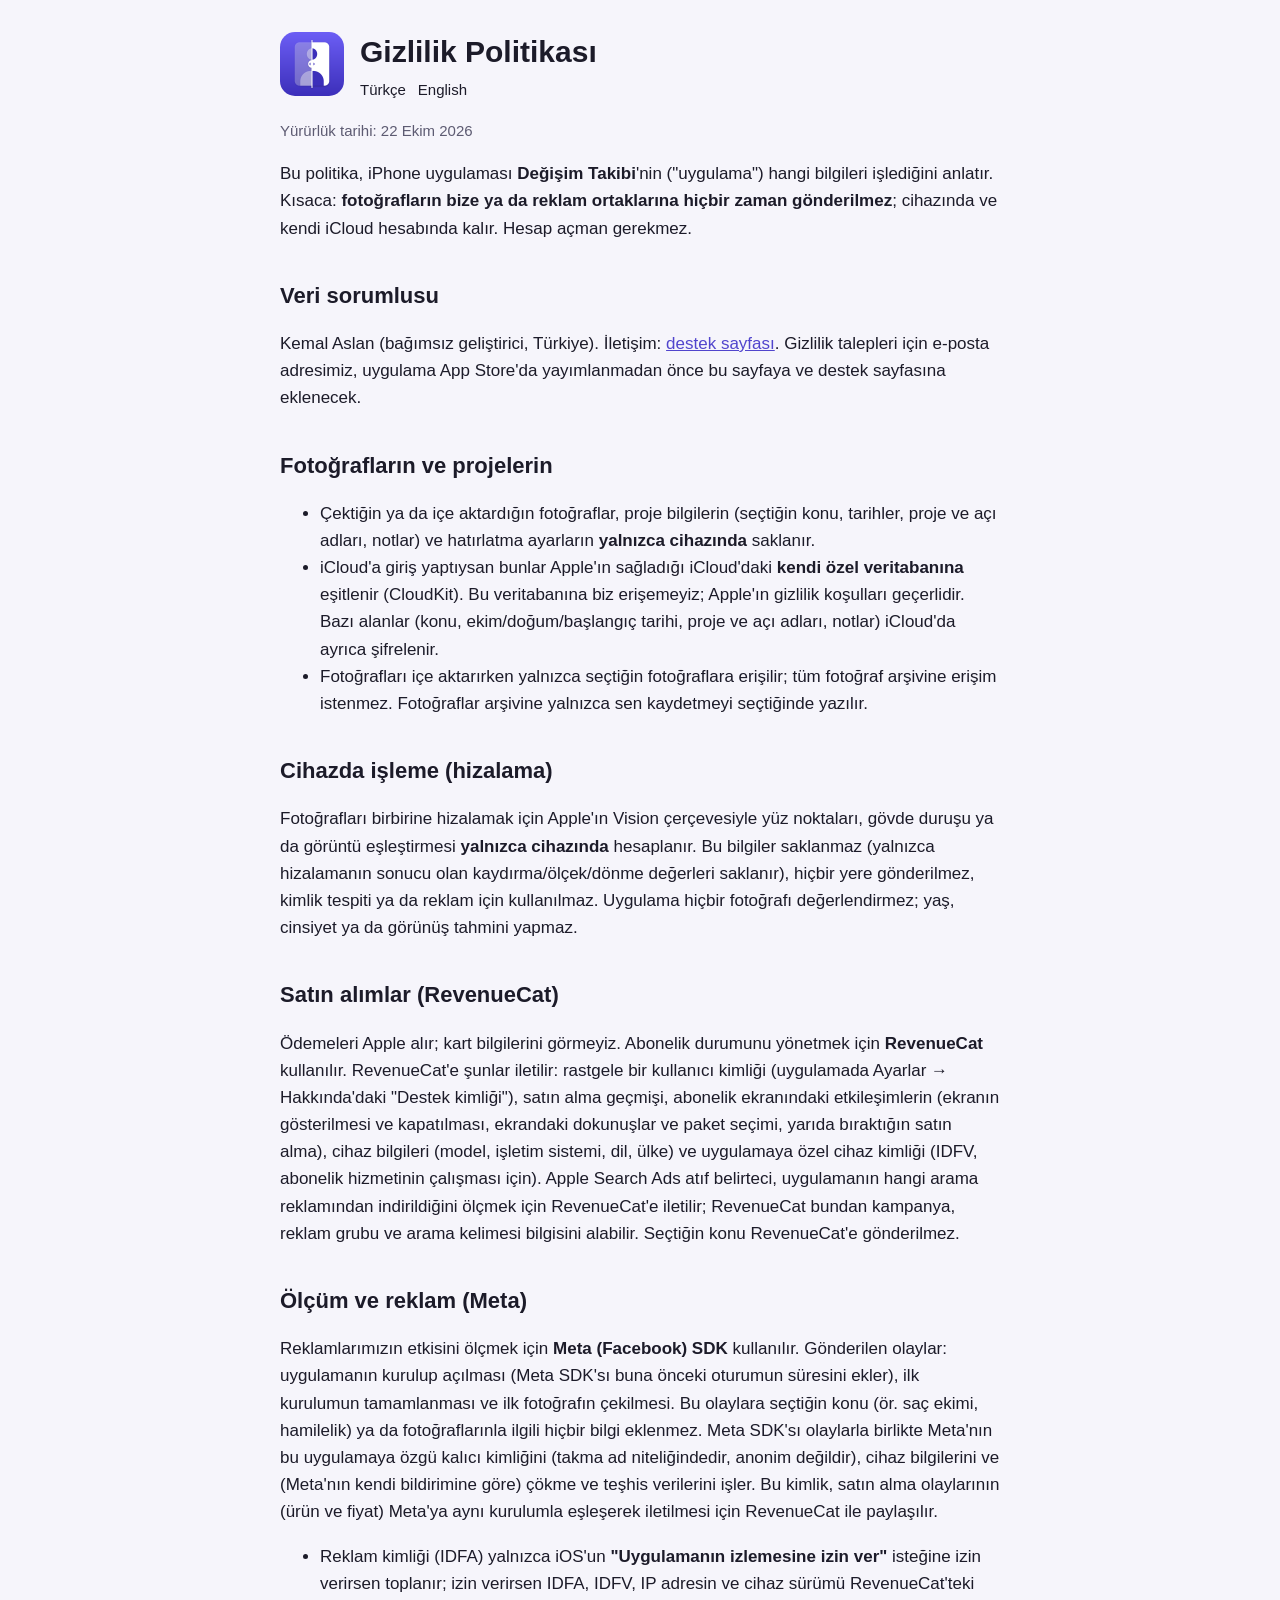
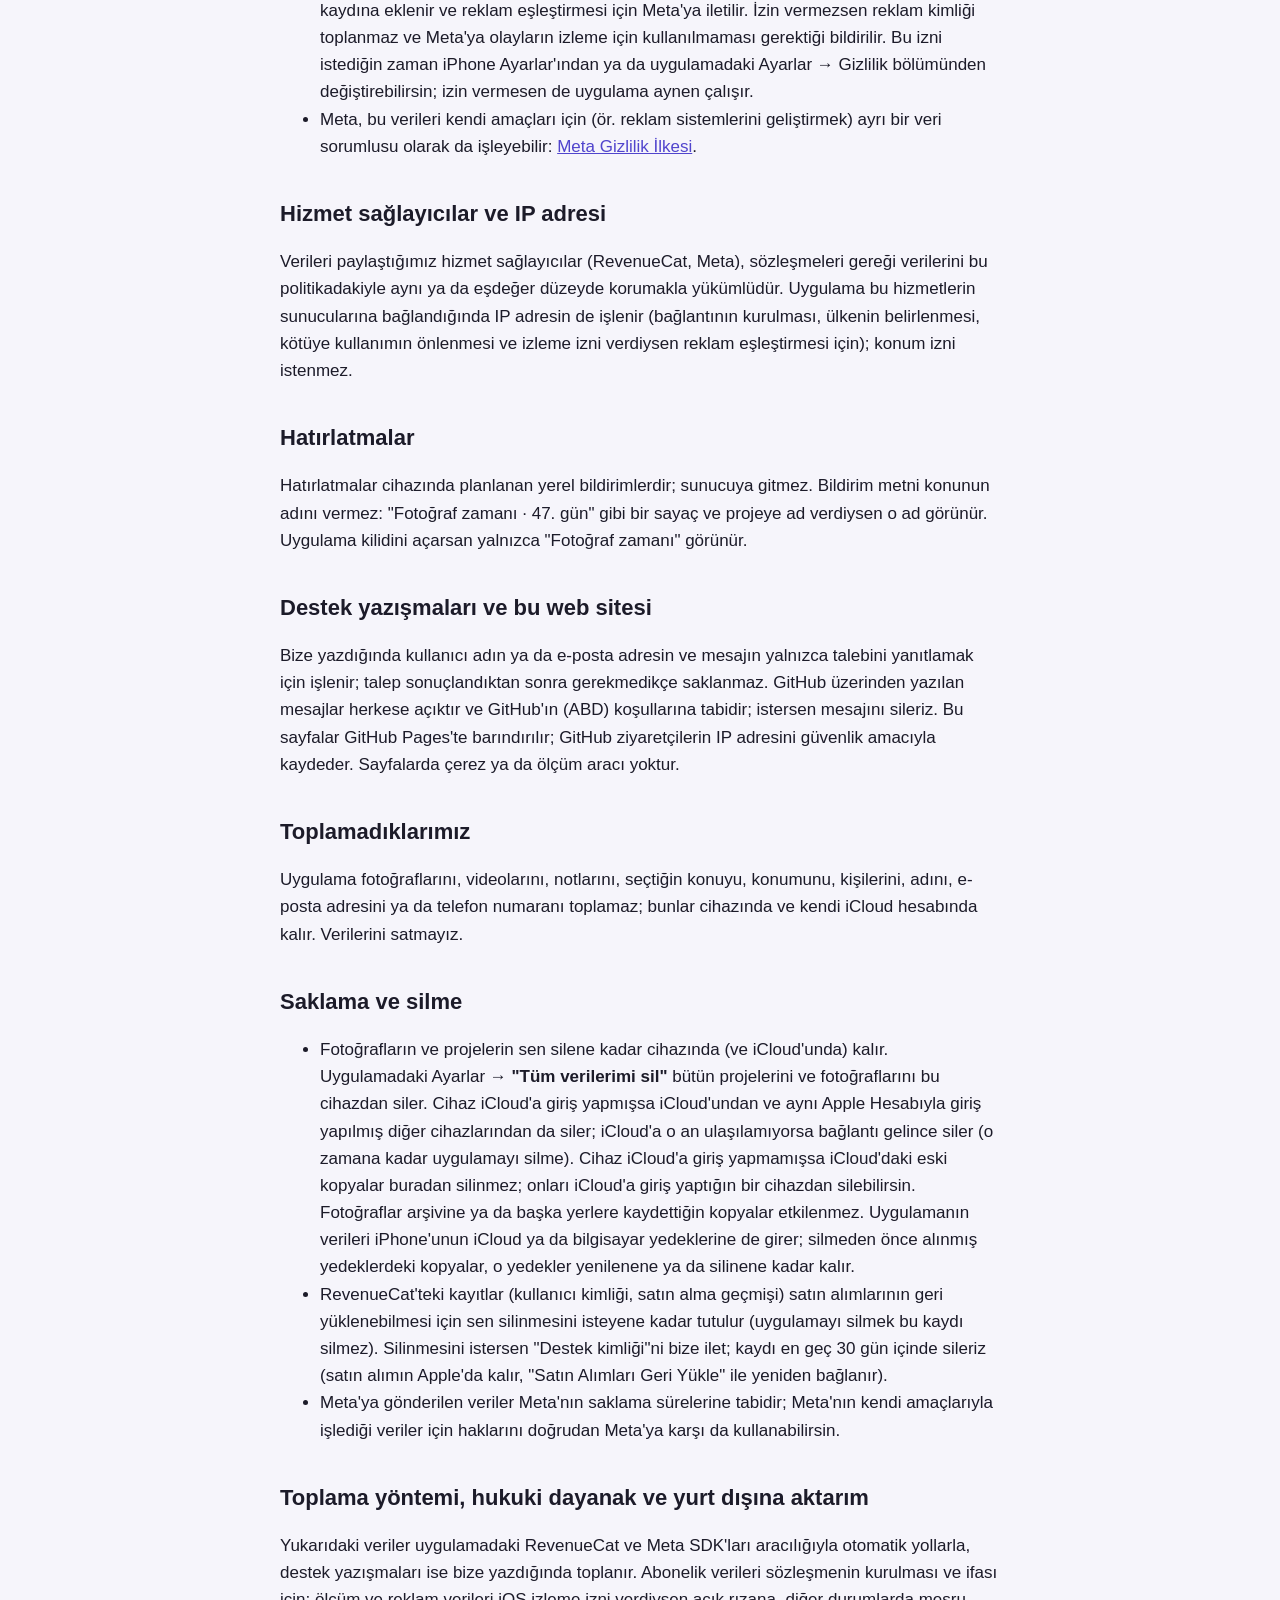
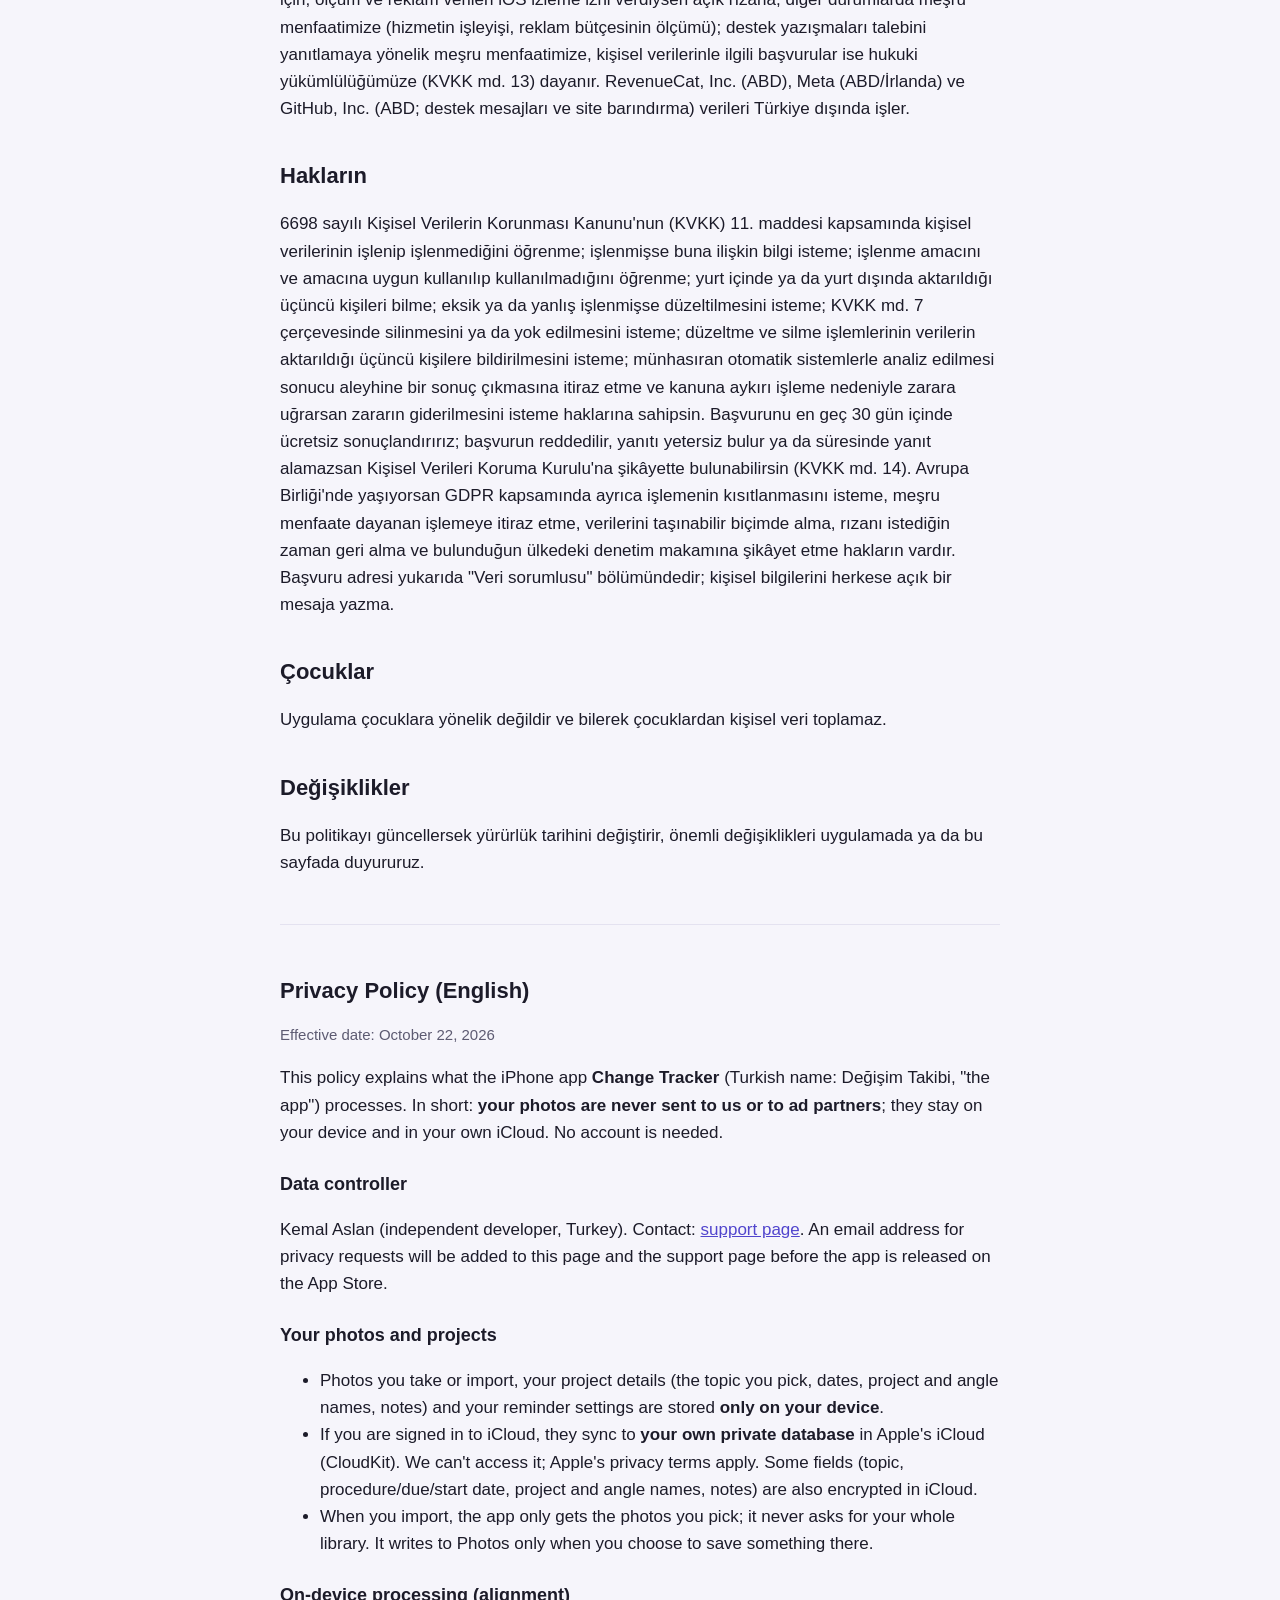
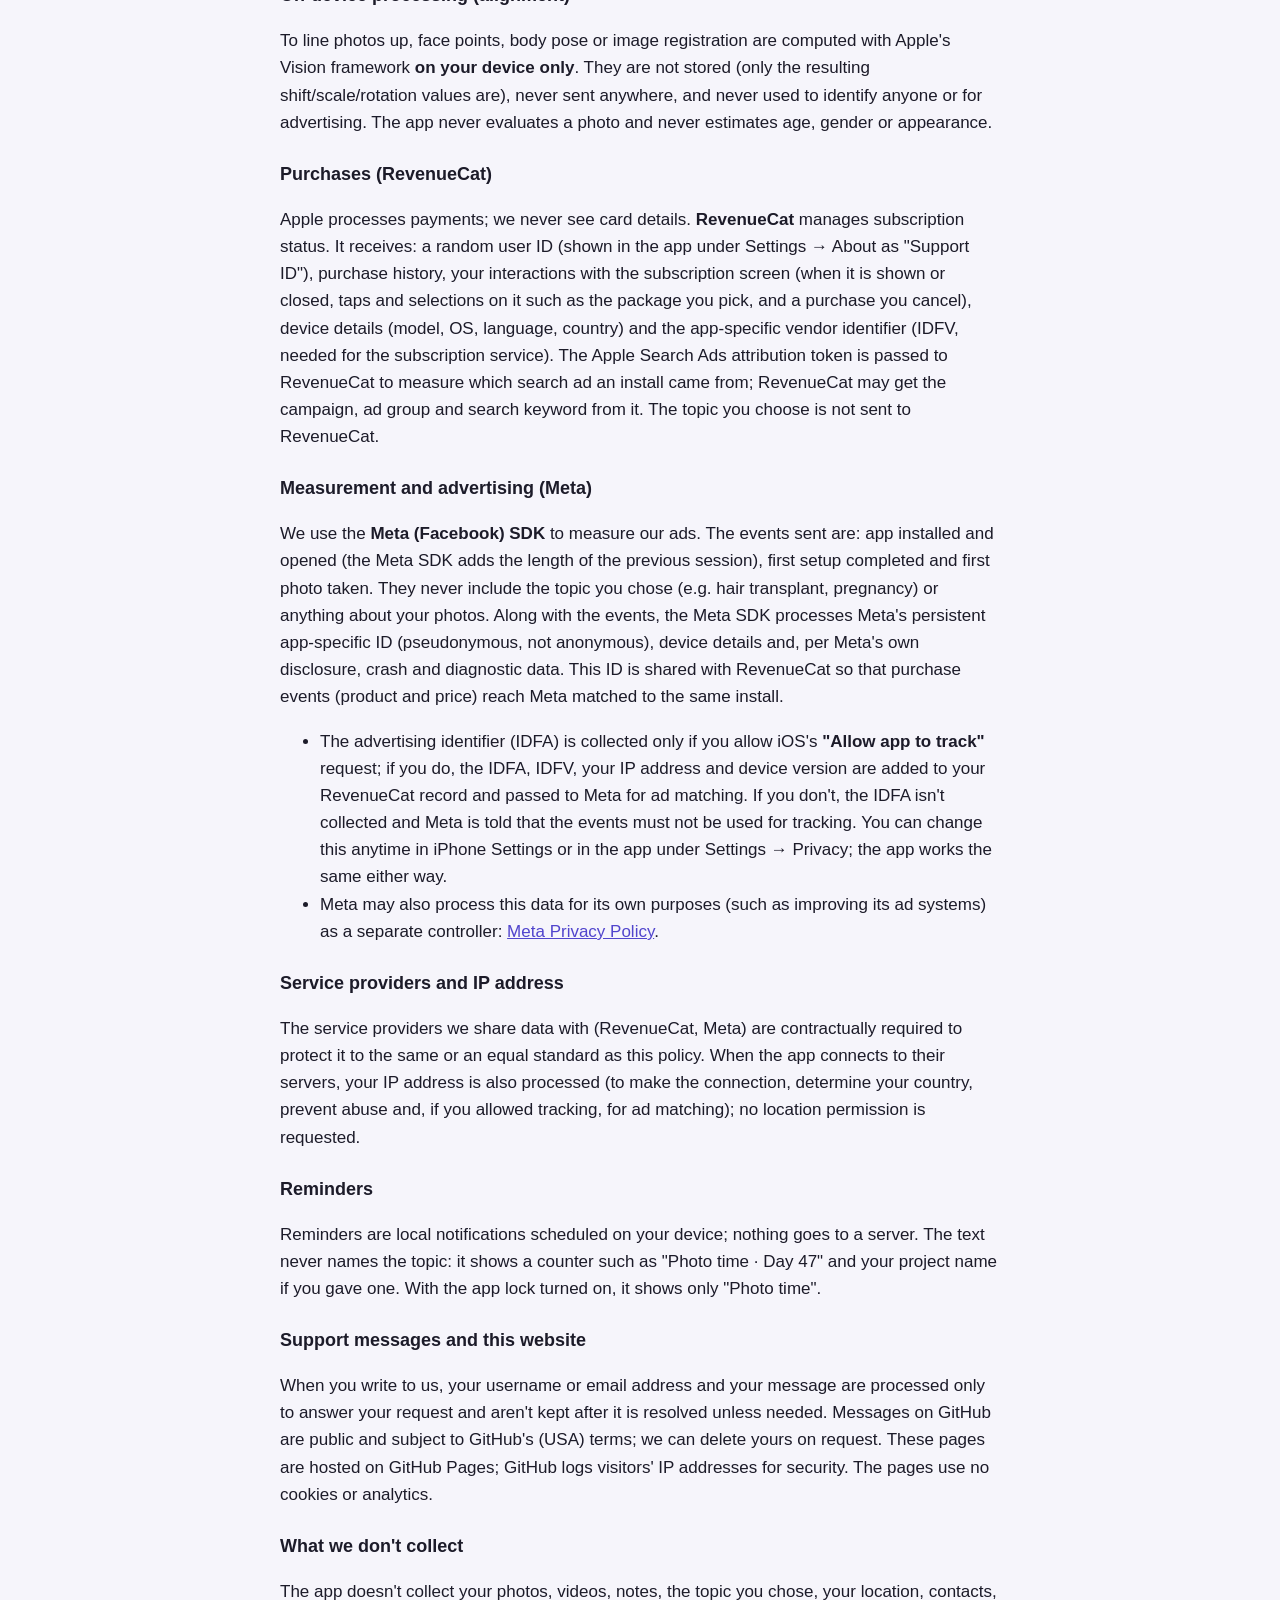
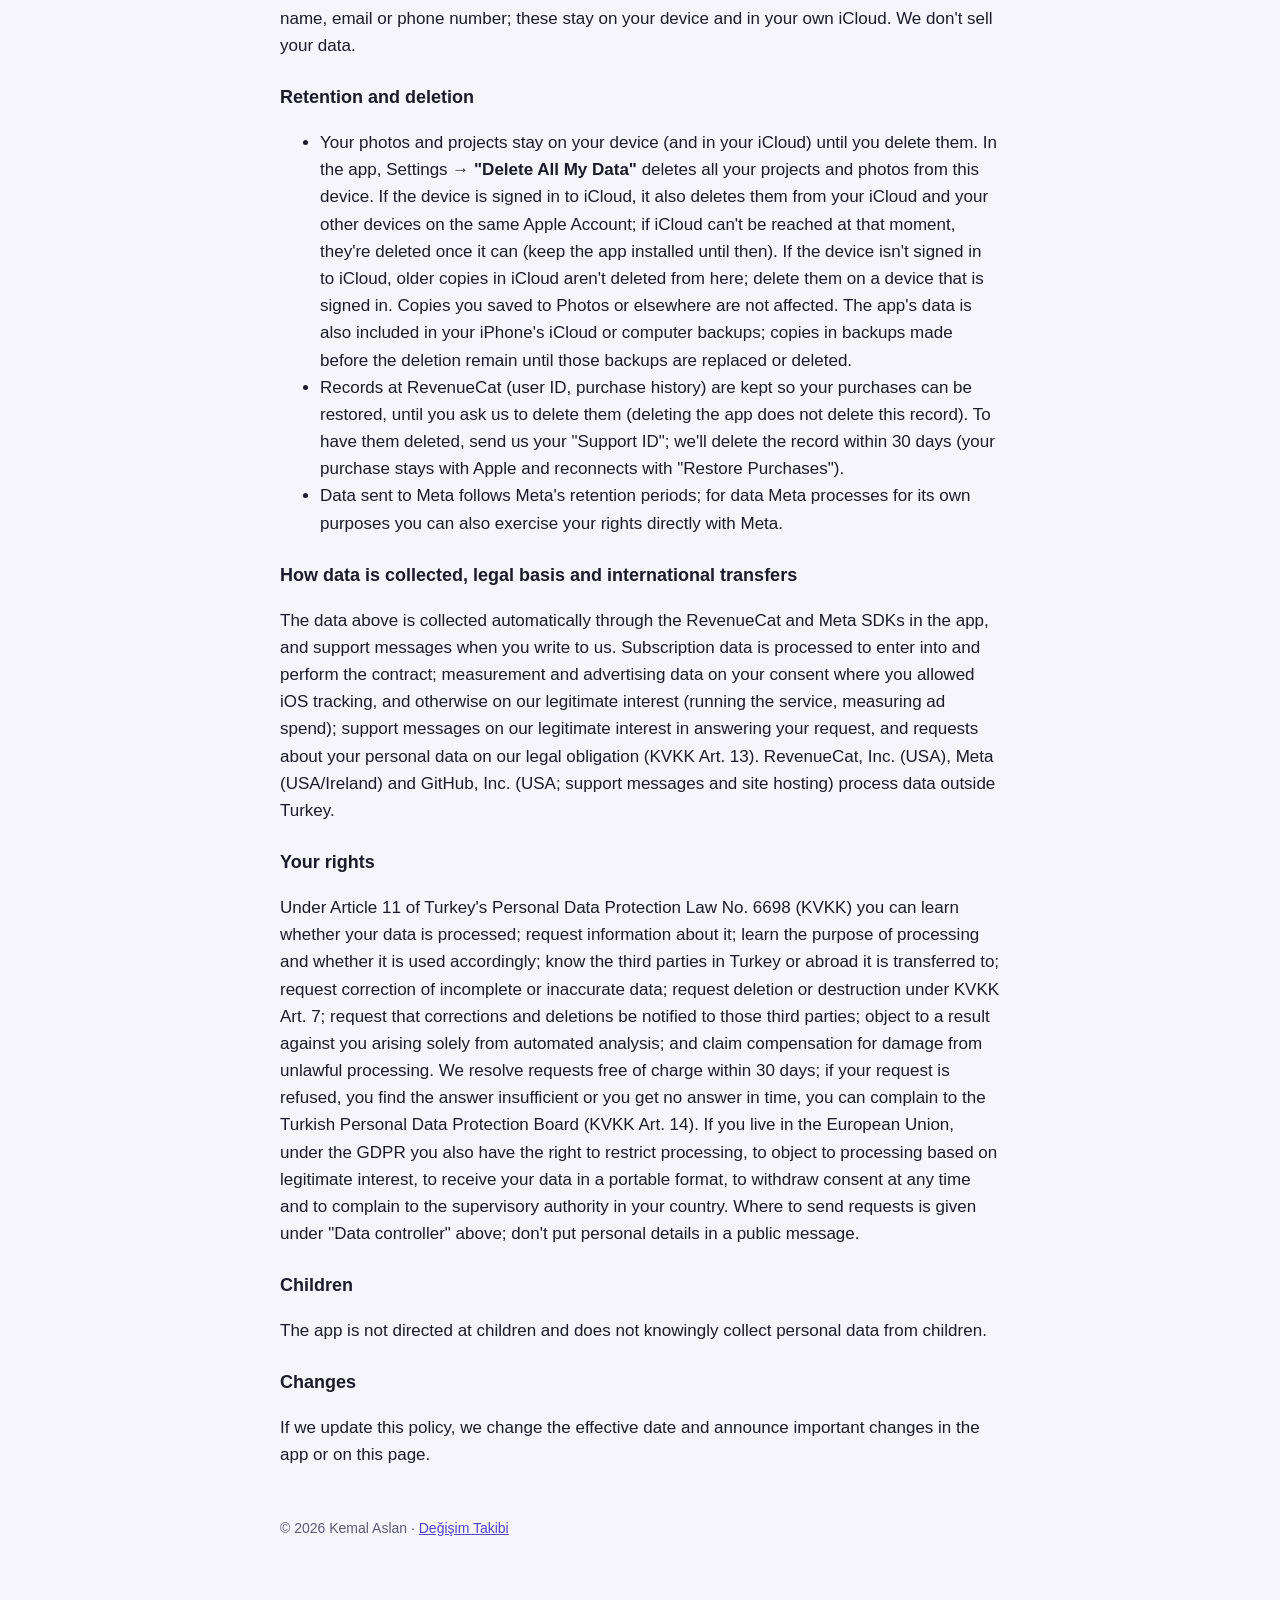
==== privacy/index.html @ 99d0ee76 "Siteyi güncelle" ====
<!doctype html>
<html lang="tr">
<head>
  <meta charset="utf-8">
  <meta name="viewport" content="width=device-width, initial-scale=1">
  <title>Gizlilik Politikası · Privacy Policy — Değişim Takibi</title>
  <link rel="icon" href="../assets/icon.png">
  <link rel="stylesheet" href="../assets/style.css">
</head>
<body>
<main>
  <header>
    <a href="../"><img src="../assets/icon.png" alt="Değişim Takibi · Change Tracker"></a>
    <div>
      <h1>Gizlilik Politikası</h1>
      <div class="lang"><a href="#tr">Türkçe</a><a href="#en">English</a></div>
    </div>
  </header>
  <p class="muted">Yürürlük tarihi: 22 Ekim 2026</p>

  <section id="tr">
    <p>Bu politika, iPhone uygulaması <strong>Değişim Takibi</strong>'nin ("uygulama") hangi bilgileri işlediğini
      anlatır. Kısaca: <strong>fotoğrafların bize ya da reklam ortaklarına hiçbir zaman gönderilmez</strong>; cihazında ve
      kendi iCloud hesabında kalır. Hesap açman gerekmez.</p>

    <h2>Veri sorumlusu</h2>
    <p>Kemal Aslan (bağımsız geliştirici, Türkiye). İletişim: <a href="../support/#contact">destek sayfası</a>. Gizlilik
      talepleri için e-posta adresimiz, uygulama App Store'da yayımlanmadan önce bu sayfaya ve destek sayfasına
      eklenecek.</p>

    <h2>Fotoğrafların ve projelerin</h2>
    <ul>
      <li>Çektiğin ya da içe aktardığın fotoğraflar, proje bilgilerin (seçtiğin konu, tarihler, proje ve açı adları,
        notlar) ve hatırlatma ayarların <strong>yalnızca cihazında</strong> saklanır.</li>
      <li>iCloud'a giriş yaptıysan bunlar Apple'ın sağladığı iCloud'daki <strong>kendi özel veritabanına</strong>
        eşitlenir (CloudKit). Bu veritabanına biz erişemeyiz; Apple'ın gizlilik koşulları geçerlidir. Bazı alanlar (konu,
        ekim/doğum/başlangıç tarihi, proje ve açı adları, notlar) iCloud'da ayrıca şifrelenir.</li>
      <li>Fotoğrafları içe aktarırken yalnızca seçtiğin fotoğraflara erişilir; tüm fotoğraf arşivine erişim istenmez.
        Fotoğraflar arşivine yalnızca sen kaydetmeyi seçtiğinde yazılır.</li>
    </ul>

    <h2>Cihazda işleme (hizalama)</h2>
    <p>Fotoğrafları birbirine hizalamak için Apple'ın Vision çerçevesiyle yüz noktaları, gövde duruşu ya da görüntü
      eşleştirmesi <strong>yalnızca cihazında</strong> hesaplanır. Bu bilgiler saklanmaz (yalnızca hizalamanın sonucu olan
      kaydırma/ölçek/dönme değerleri saklanır), hiçbir yere gönderilmez, kimlik tespiti ya da reklam için kullanılmaz.
      Uygulama hiçbir fotoğrafı değerlendirmez; yaş, cinsiyet ya da görünüş tahmini yapmaz.</p>

    <h2>Satın alımlar (RevenueCat)</h2>
    <p>Ödemeleri Apple alır; kart bilgilerini görmeyiz. Abonelik durumunu yönetmek için <strong>RevenueCat</strong>
      kullanılır. RevenueCat'e şunlar iletilir: rastgele bir kullanıcı kimliği (uygulamada Ayarlar → Hakkında'daki
      "Destek kimliği"), satın alma geçmişi, abonelik ekranındaki etkileşimlerin (ekranın gösterilmesi ve
      kapatılması, ekrandaki dokunuşlar ve paket seçimi, yarıda bıraktığın satın alma), cihaz bilgileri (model, işletim
      sistemi, dil, ülke) ve uygulamaya özel cihaz kimliği (IDFV, abonelik hizmetinin çalışması için). Apple Search Ads
      atıf belirteci, uygulamanın hangi arama reklamından indirildiğini ölçmek için RevenueCat'e iletilir; RevenueCat
      bundan kampanya, reklam grubu ve arama kelimesi bilgisini alabilir. Seçtiğin konu
      RevenueCat'e gönderilmez.</p>

    <h2>Ölçüm ve reklam (Meta)</h2>
    <p>Reklamlarımızın etkisini ölçmek için <strong>Meta (Facebook) SDK</strong> kullanılır. Gönderilen olaylar: uygulamanın
      kurulup açılması (Meta SDK'sı buna önceki oturumun süresini ekler), ilk kurulumun tamamlanması ve ilk fotoğrafın
      çekilmesi. Bu olaylara seçtiğin konu (ör. saç ekimi, hamilelik) ya da fotoğraflarınla ilgili hiçbir bilgi eklenmez.
      Meta SDK'sı olaylarla birlikte Meta'nın bu uygulamaya özgü kalıcı kimliğini (takma ad niteliğindedir, anonim
      değildir), cihaz bilgilerini ve (Meta'nın kendi bildirimine göre) çökme ve teşhis verilerini işler. Bu kimlik,
      satın alma olaylarının (ürün ve fiyat) Meta'ya aynı kurulumla eşleşerek iletilmesi için RevenueCat ile
      paylaşılır.</p>
    <ul>
      <li>Reklam kimliği (IDFA) yalnızca iOS'un <strong>"Uygulamanın izlemesine izin ver"</strong> isteğine izin verirsen
        toplanır; izin verirsen IDFA, IDFV, IP adresin ve cihaz sürümü RevenueCat'teki kaydına eklenir ve reklam eşleştirmesi
        için Meta'ya iletilir. İzin vermezsen reklam kimliği
        toplanmaz ve Meta'ya olayların izleme için kullanılmaması gerektiği bildirilir. Bu izni istediğin zaman iPhone
        Ayarlar'ından ya da uygulamadaki Ayarlar → Gizlilik bölümünden değiştirebilirsin; izin vermesen de uygulama aynen
        çalışır.</li>
      <li>Meta, bu verileri kendi amaçları için (ör. reklam sistemlerini geliştirmek) ayrı bir veri sorumlusu olarak da
        işleyebilir: <a href="https://www.facebook.com/privacy/policy/">Meta Gizlilik İlkesi</a>.</li>
    </ul>

    <h2>Hizmet sağlayıcılar ve IP adresi</h2>
    <p>Verileri paylaştığımız hizmet sağlayıcılar (RevenueCat, Meta), sözleşmeleri gereği verilerini bu politikadakiyle
      aynı ya da eşdeğer düzeyde korumakla yükümlüdür. Uygulama bu hizmetlerin sunucularına bağlandığında IP adresin de
      işlenir (bağlantının kurulması, ülkenin belirlenmesi, kötüye kullanımın önlenmesi ve izleme izni verdiysen reklam
      eşleştirmesi için); konum izni istenmez.</p>

    <h2>Hatırlatmalar</h2>
    <p>Hatırlatmalar cihazında planlanan yerel bildirimlerdir; sunucuya gitmez. Bildirim metni konunun adını vermez:
      "Fotoğraf zamanı · 47. gün" gibi bir sayaç ve projeye ad verdiysen o ad görünür. Uygulama kilidini açarsan yalnızca
      "Fotoğraf zamanı" görünür.</p>

    <h2>Destek yazışmaları ve bu web sitesi</h2>
    <p>Bize yazdığında kullanıcı adın ya da e-posta adresin ve mesajın yalnızca talebini yanıtlamak için işlenir; talep
      sonuçlandıktan sonra gerekmedikçe saklanmaz. GitHub üzerinden yazılan mesajlar herkese açıktır ve GitHub'ın (ABD)
      koşullarına tabidir; istersen mesajını sileriz. Bu sayfalar GitHub Pages'te barındırılır; GitHub ziyaretçilerin IP
      adresini güvenlik amacıyla kaydeder. Sayfalarda çerez ya da ölçüm aracı yoktur.</p>

    <h2>Toplamadıklarımız</h2>
    <p>Uygulama fotoğraflarını, videolarını, notlarını, seçtiğin konuyu, konumunu, kişilerini, adını, e-posta adresini ya
      da telefon numaranı toplamaz; bunlar cihazında ve kendi iCloud hesabında kalır. Verilerini satmayız.</p>

    <h2>Saklama ve silme</h2>
    <ul>
      <li>Fotoğrafların ve projelerin sen silene kadar cihazında (ve iCloud'unda) kalır. Uygulamadaki Ayarlar →
        <strong>"Tüm verilerimi sil"</strong> bütün projelerini ve fotoğraflarını bu cihazdan siler. Cihaz iCloud'a giriş
        yapmışsa iCloud'undan ve aynı Apple Hesabıyla giriş yapılmış diğer cihazlarından da siler; iCloud'a o an
        ulaşılamıyorsa bağlantı gelince siler (o zamana kadar uygulamayı silme). Cihaz iCloud'a giriş yapmamışsa
        iCloud'daki eski kopyalar buradan silinmez; onları iCloud'a giriş yaptığın bir cihazdan silebilirsin. Fotoğraflar
        arşivine ya da başka yerlere kaydettiğin kopyalar etkilenmez. Uygulamanın verileri iPhone'unun iCloud ya da
        bilgisayar yedeklerine de girer; silmeden önce alınmış yedeklerdeki kopyalar, o yedekler yenilenene ya da silinene
        kadar kalır.</li>
      <li>RevenueCat'teki kayıtlar (kullanıcı kimliği, satın alma geçmişi) satın alımlarının geri yüklenebilmesi için
        sen silinmesini isteyene kadar tutulur (uygulamayı silmek bu kaydı silmez). Silinmesini istersen "Destek kimliği"ni bize ilet; kaydı en geç 30 gün
        içinde sileriz (satın alımın Apple'da kalır, "Satın Alımları Geri Yükle" ile yeniden bağlanır).</li>
      <li>Meta'ya gönderilen veriler Meta'nın saklama sürelerine tabidir; Meta'nın kendi amaçlarıyla işlediği veriler için
        haklarını doğrudan Meta'ya karşı da kullanabilirsin.</li>
    </ul>

    <h2>Toplama yöntemi, hukuki dayanak ve yurt dışına aktarım</h2>
    <p>Yukarıdaki veriler uygulamadaki RevenueCat ve Meta SDK'ları aracılığıyla otomatik yollarla, destek yazışmaları ise
      bize yazdığında toplanır. Abonelik verileri sözleşmenin kurulması ve ifası için; ölçüm ve reklam verileri iOS izleme
      izni verdiysen açık rızana, diğer durumlarda meşru menfaatimize (hizmetin işleyişi, reklam bütçesinin ölçümü);
      destek yazışmaları talebini yanıtlamaya yönelik meşru menfaatimize, kişisel verilerinle ilgili
      başvurular ise hukuki yükümlülüğümüze (KVKK md. 13) dayanır. RevenueCat, Inc. (ABD), Meta (ABD/İrlanda) ve
      GitHub, Inc. (ABD; destek mesajları ve site barındırma) verileri Türkiye dışında işler.</p>

    <h2>Hakların</h2>
    <p>6698 sayılı Kişisel Verilerin Korunması Kanunu'nun (KVKK) 11. maddesi kapsamında kişisel verilerinin işlenip
      işlenmediğini öğrenme; işlenmişse buna ilişkin bilgi isteme; işlenme amacını ve amacına uygun kullanılıp
      kullanılmadığını öğrenme; yurt içinde ya da yurt dışında aktarıldığı üçüncü kişileri bilme; eksik ya da yanlış
      işlenmişse düzeltilmesini isteme; KVKK md. 7 çerçevesinde silinmesini ya da yok edilmesini isteme; düzeltme ve silme
      işlemlerinin verilerin aktarıldığı üçüncü kişilere bildirilmesini isteme; münhasıran otomatik sistemlerle analiz
      edilmesi sonucu aleyhine bir sonuç çıkmasına itiraz etme ve kanuna aykırı işleme nedeniyle zarara uğrarsan zararın
      giderilmesini isteme haklarına sahipsin. Başvurunu en geç 30 gün içinde ücretsiz sonuçlandırırız; başvurun reddedilir,
      yanıtı yetersiz bulur ya da süresinde yanıt alamazsan Kişisel Verileri Koruma Kurulu'na şikâyette bulunabilirsin
      (KVKK md. 14). Avrupa Birliği'nde yaşıyorsan GDPR kapsamında ayrıca işlemenin kısıtlanmasını isteme, meşru menfaate
      dayanan işlemeye itiraz etme, verilerini taşınabilir biçimde alma, rızanı istediğin zaman geri alma ve bulunduğun ülkedeki denetim makamına şikâyet etme
      hakların vardır. Başvuru adresi yukarıda "Veri sorumlusu" bölümündedir; kişisel bilgilerini herkese açık bir mesaja
      yazma.</p>

    <h2>Çocuklar</h2>
    <p>Uygulama çocuklara yönelik değildir ve bilerek çocuklardan kişisel veri toplamaz.</p>

    <h2>Değişiklikler</h2>
    <p>Bu politikayı güncellersek yürürlük tarihini değiştirir, önemli değişiklikleri uygulamada ya da bu sayfada
      duyururuz.</p>
  </section>

  <hr>

  <section id="en" lang="en">
    <h2>Privacy Policy (English)</h2>
    <p class="muted">Effective date: October 22, 2026</p>
    <p>This policy explains what the iPhone app <strong>Change Tracker</strong> (Turkish name: Değişim Takibi, "the app")
      processes. In short: <strong>your photos are never sent to us or to ad partners</strong>; they stay on your device and
      in your own iCloud. No account is needed.</p>

    <h3>Data controller</h3>
    <p>Kemal Aslan (independent developer, Turkey). Contact: <a href="../support/#contact-en">support page</a>. An email
      address for privacy requests will be added to this page and the support page before the app is released on the App
      Store.</p>

    <h3>Your photos and projects</h3>
    <ul>
      <li>Photos you take or import, your project details (the topic you pick, dates, project and angle names, notes) and
        your reminder settings are stored <strong>only on your device</strong>.</li>
      <li>If you are signed in to iCloud, they sync to <strong>your own private database</strong> in Apple's iCloud
        (CloudKit). We can't access it; Apple's privacy terms apply. Some fields (topic, procedure/due/start date, project
        and angle names, notes) are also encrypted in iCloud.</li>
      <li>When you import, the app only gets the photos you pick; it never asks for your whole library. It writes to Photos
        only when you choose to save something there.</li>
    </ul>

    <h3>On-device processing (alignment)</h3>
    <p>To line photos up, face points, body pose or image registration are computed with Apple's Vision framework
      <strong>on your device only</strong>. They are not stored (only the resulting shift/scale/rotation values are), never
      sent anywhere, and never used to identify anyone or for advertising. The app never evaluates a photo and never
      estimates age, gender or appearance.</p>

    <h3>Purchases (RevenueCat)</h3>
    <p>Apple processes payments; we never see card details. <strong>RevenueCat</strong> manages subscription status. It
      receives: a random user ID (shown in the app under Settings → About as "Support ID"), purchase history, your interactions with the subscription screen (when it is shown or
      closed, taps and selections on it such as the package you pick, and a purchase you cancel), device details (model, OS, language, country) and the app-specific vendor
      identifier (IDFV, needed for the subscription service). The Apple Search Ads attribution token is passed to
      RevenueCat to measure which search ad an install came from; RevenueCat may get the campaign, ad group and search
      keyword from it. The topic you choose is not sent to RevenueCat.</p>

    <h3>Measurement and advertising (Meta)</h3>
    <p>We use the <strong>Meta (Facebook) SDK</strong> to measure our ads. The events sent are: app installed and opened
      (the Meta SDK adds the length of the previous session), first setup completed and first photo taken. They never
      include the topic you chose (e.g. hair transplant, pregnancy) or anything about your photos. Along with the events,
      the Meta SDK processes Meta's persistent app-specific ID (pseudonymous, not anonymous), device details and, per Meta's
      own disclosure, crash and diagnostic data. This ID is shared with RevenueCat so that purchase events (product and
      price) reach Meta matched to the same install.</p>
    <ul>
      <li>The advertising identifier (IDFA) is collected only if you allow iOS's <strong>"Allow app to track"</strong>
        request; if you do, the IDFA, IDFV, your IP address and device version are added to your RevenueCat record and passed
        to Meta for ad matching. If you don't, the IDFA isn't
        collected and Meta is told that the events must not be used for tracking. You can change this anytime in iPhone
        Settings or in the app under Settings → Privacy; the app works the same either way.</li>
      <li>Meta may also process this data for its own purposes (such as improving its ad systems) as a separate controller:
        <a href="https://www.facebook.com/privacy/policy/">Meta Privacy Policy</a>.</li>
    </ul>

    <h3>Service providers and IP address</h3>
    <p>The service providers we share data with (RevenueCat, Meta) are contractually required to protect it to the same or
      an equal standard as this policy. When the app connects to their servers, your IP address is also processed (to make
      the connection, determine your country, prevent abuse and, if you allowed tracking, for ad matching); no location
      permission is requested.</p>

    <h3>Reminders</h3>
    <p>Reminders are local notifications scheduled on your device; nothing goes to a server. The text never names the
      topic: it shows a counter such as "Photo time · Day 47" and your project name if you gave one. With the app lock
      turned on, it shows only "Photo time".</p>

    <h3>Support messages and this website</h3>
    <p>When you write to us, your username or email address and your message are processed only to answer your request and
      aren't kept after it is resolved unless needed. Messages on GitHub are public and subject to GitHub's (USA) terms; we
      can delete yours on request. These pages are hosted on GitHub Pages; GitHub logs visitors' IP addresses for security.
      The pages use no cookies or analytics.</p>

    <h3>What we don't collect</h3>
    <p>The app doesn't collect your photos, videos, notes, the topic you chose, your location, contacts, name, email or
      phone number; these stay on your device and in your own iCloud. We don't sell your data.</p>

    <h3>Retention and deletion</h3>
    <ul>
      <li>Your photos and projects stay on your device (and in your iCloud) until you delete them. In the app, Settings →
        <strong>"Delete All My Data"</strong> deletes all your projects and photos from this device. If the device is
        signed in to iCloud, it also deletes them from your iCloud and your other devices on the same Apple Account; if
        iCloud can't be reached at that moment, they're deleted once it can (keep the app installed until then). If the
        device isn't signed in to iCloud, older copies in iCloud aren't deleted from here; delete them on a device that is
        signed in. Copies you saved to Photos or elsewhere are not affected. The app's data is also included in your
        iPhone's iCloud or computer backups; copies in backups made before the deletion remain until those backups are
        replaced or deleted.</li>
      <li>Records at RevenueCat (user ID, purchase history) are kept so your purchases can be restored, until you
        ask us to delete them (deleting the app does not delete this record). To have them deleted, send us your "Support ID"; we'll delete the record within 30 days (your purchase
        stays with Apple and reconnects with "Restore Purchases").</li>
      <li>Data sent to Meta follows Meta's retention periods; for data Meta processes for its own purposes you can also
        exercise your rights directly with Meta.</li>
    </ul>

    <h3>How data is collected, legal basis and international transfers</h3>
    <p>The data above is collected automatically through the RevenueCat and Meta SDKs in the app, and support messages when
      you write to us. Subscription data is processed to enter into and perform the contract; measurement and advertising
      data on your consent where you allowed iOS tracking, and otherwise on our legitimate interest (running the service,
      measuring ad spend); support messages on our legitimate interest in answering your request, and requests about
      your personal data on our legal obligation (KVKK Art. 13). RevenueCat, Inc. (USA), Meta (USA/Ireland) and
      GitHub, Inc. (USA; support messages and site hosting) process data outside Turkey.</p>

    <h3>Your rights</h3>
    <p>Under Article 11 of Turkey's Personal Data Protection Law No. 6698 (KVKK) you can learn whether your data is
      processed; request information about it; learn the purpose of processing and whether it is used accordingly; know the
      third parties in Turkey or abroad it is transferred to; request correction of incomplete or inaccurate data; request
      deletion or destruction under KVKK Art. 7; request that corrections and deletions be notified to those third parties;
      object to a result against you arising solely from automated analysis; and claim compensation for damage from
      unlawful processing. We resolve requests free of charge within 30 days; if your request is refused, you find the
      answer insufficient or you get no answer in time, you can complain to the Turkish Personal Data Protection Board
      (KVKK Art. 14). If you live in the European Union, under the GDPR you also have the right to restrict processing, to
      object to processing based on legitimate interest, to receive your data in a portable format, to withdraw consent at any time and to complain to the supervisory authority
      in your country. Where to send requests is given under "Data controller" above; don't put personal details in a public
      message.</p>

    <h3>Children</h3>
    <p>The app is not directed at children and does not knowingly collect personal data from children.</p>

    <h3>Changes</h3>
    <p>If we update this policy, we change the effective date and announce important changes in the app or on this page.</p>
  </section>

  <footer>© 2026 Kemal Aslan · <a href="../">Değişim Takibi</a></footer>
</main>
</body>
</html>
---- assets/style.css ----
:root {
  --bg: #f6f5fb;
  --card: #ffffff;
  --text: #1c1b29;
  --muted: #5d5b72;
  --accent: #5145cd;
  --line: #e4e2f0;
  color-scheme: light dark;
}
@media (prefers-color-scheme: dark) {
  :root { --bg: #111019; --card: #1b1a27; --text: #ecebf5; --muted: #a6a3bd; --accent: #968cff; --line: #2c2a3d; }
}
* { box-sizing: border-box; }
body {
  margin: 0; background: var(--bg); color: var(--text);
  font: 17px/1.6 -apple-system, BlinkMacSystemFont, "SF Pro Text", "Segoe UI", Roboto, sans-serif;
}
main { max-width: 760px; margin: 0 auto; padding: 32px 20px 64px; }
header { display: flex; align-items: center; gap: 16px; margin-bottom: 8px; }
header img { width: 64px; height: 64px; border-radius: 15px; }
header a { color: inherit; text-decoration: none; }
h1 { font-size: 30px; line-height: 1.2; margin: 0; }
h2 { font-size: 22px; margin: 36px 0 8px; }
h3 { font-size: 18px; margin: 24px 0 4px; }
p, li { color: var(--text); }
.muted { color: var(--muted); font-size: 15px; }
a { color: var(--accent); }
nav { display: flex; flex-wrap: wrap; gap: 8px 18px; margin: 16px 0 28px; font-weight: 600; }
.lang { display: flex; gap: 12px; font-size: 15px; margin: 8px 0 0; }
.card { background: var(--card); border: 1px solid var(--line); border-radius: 18px; padding: 20px 22px; margin: 16px 0; }
.card > :first-child { margin-top: 0; }
.card > :last-child { margin-bottom: 0; }
hr { border: 0; border-top: 1px solid var(--line); margin: 48px 0; }
table { border-collapse: collapse; width: 100%; font-size: 15px; }
th, td { text-align: left; vertical-align: top; padding: 8px 10px; border-bottom: 1px solid var(--line); }
footer { margin-top: 48px; font-size: 14px; color: var(--muted); }
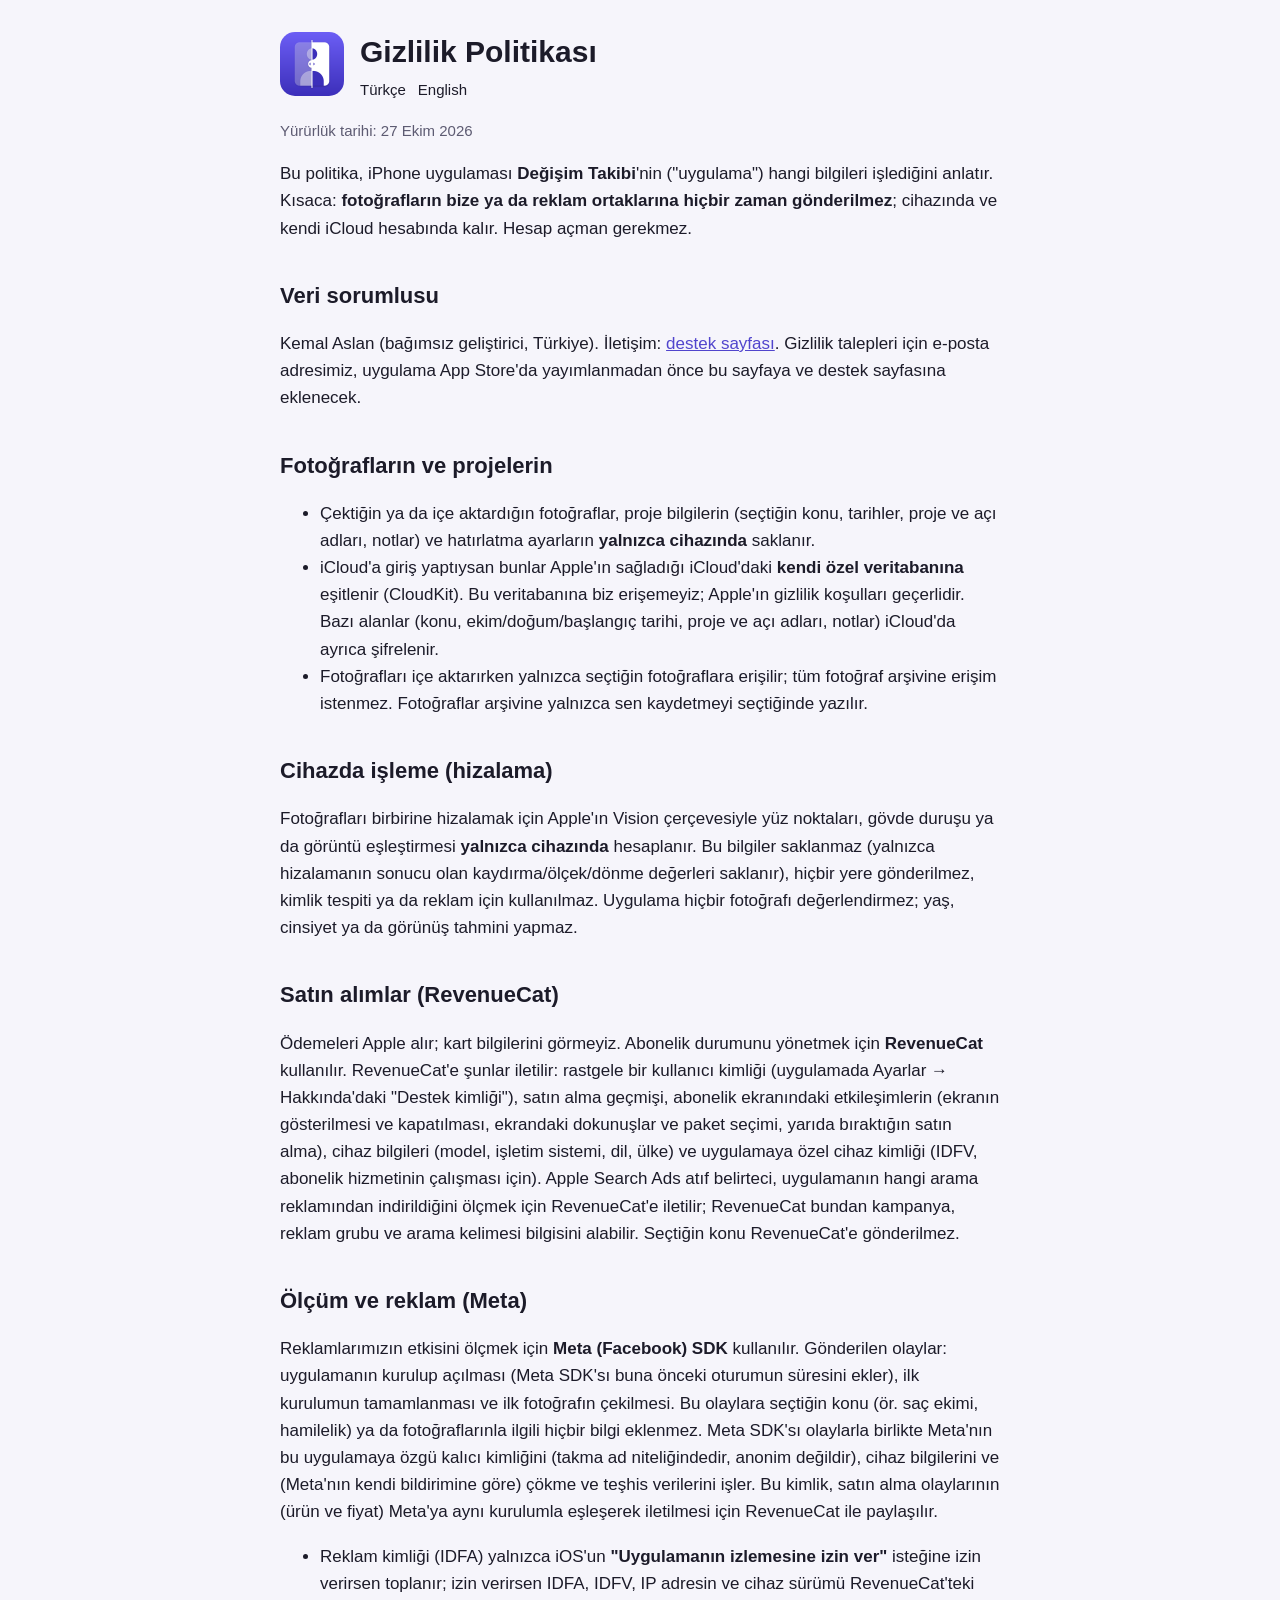
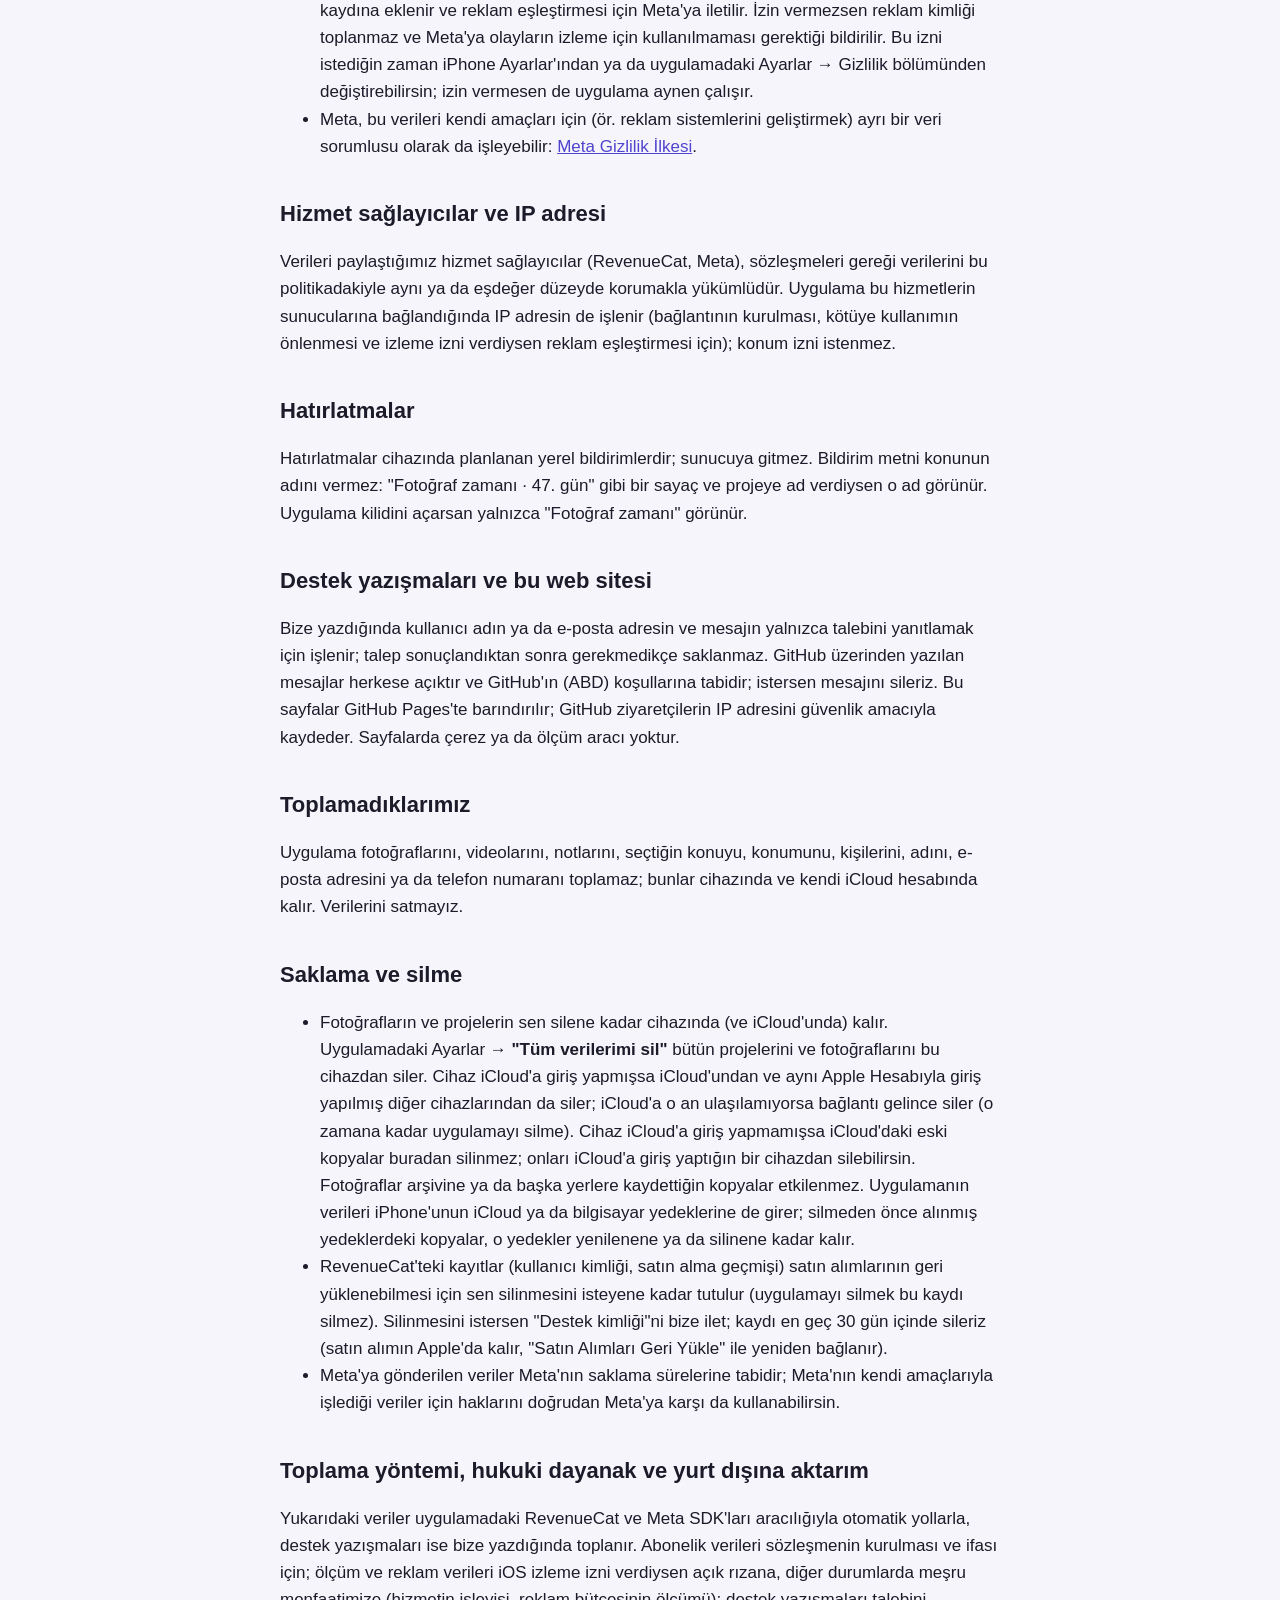
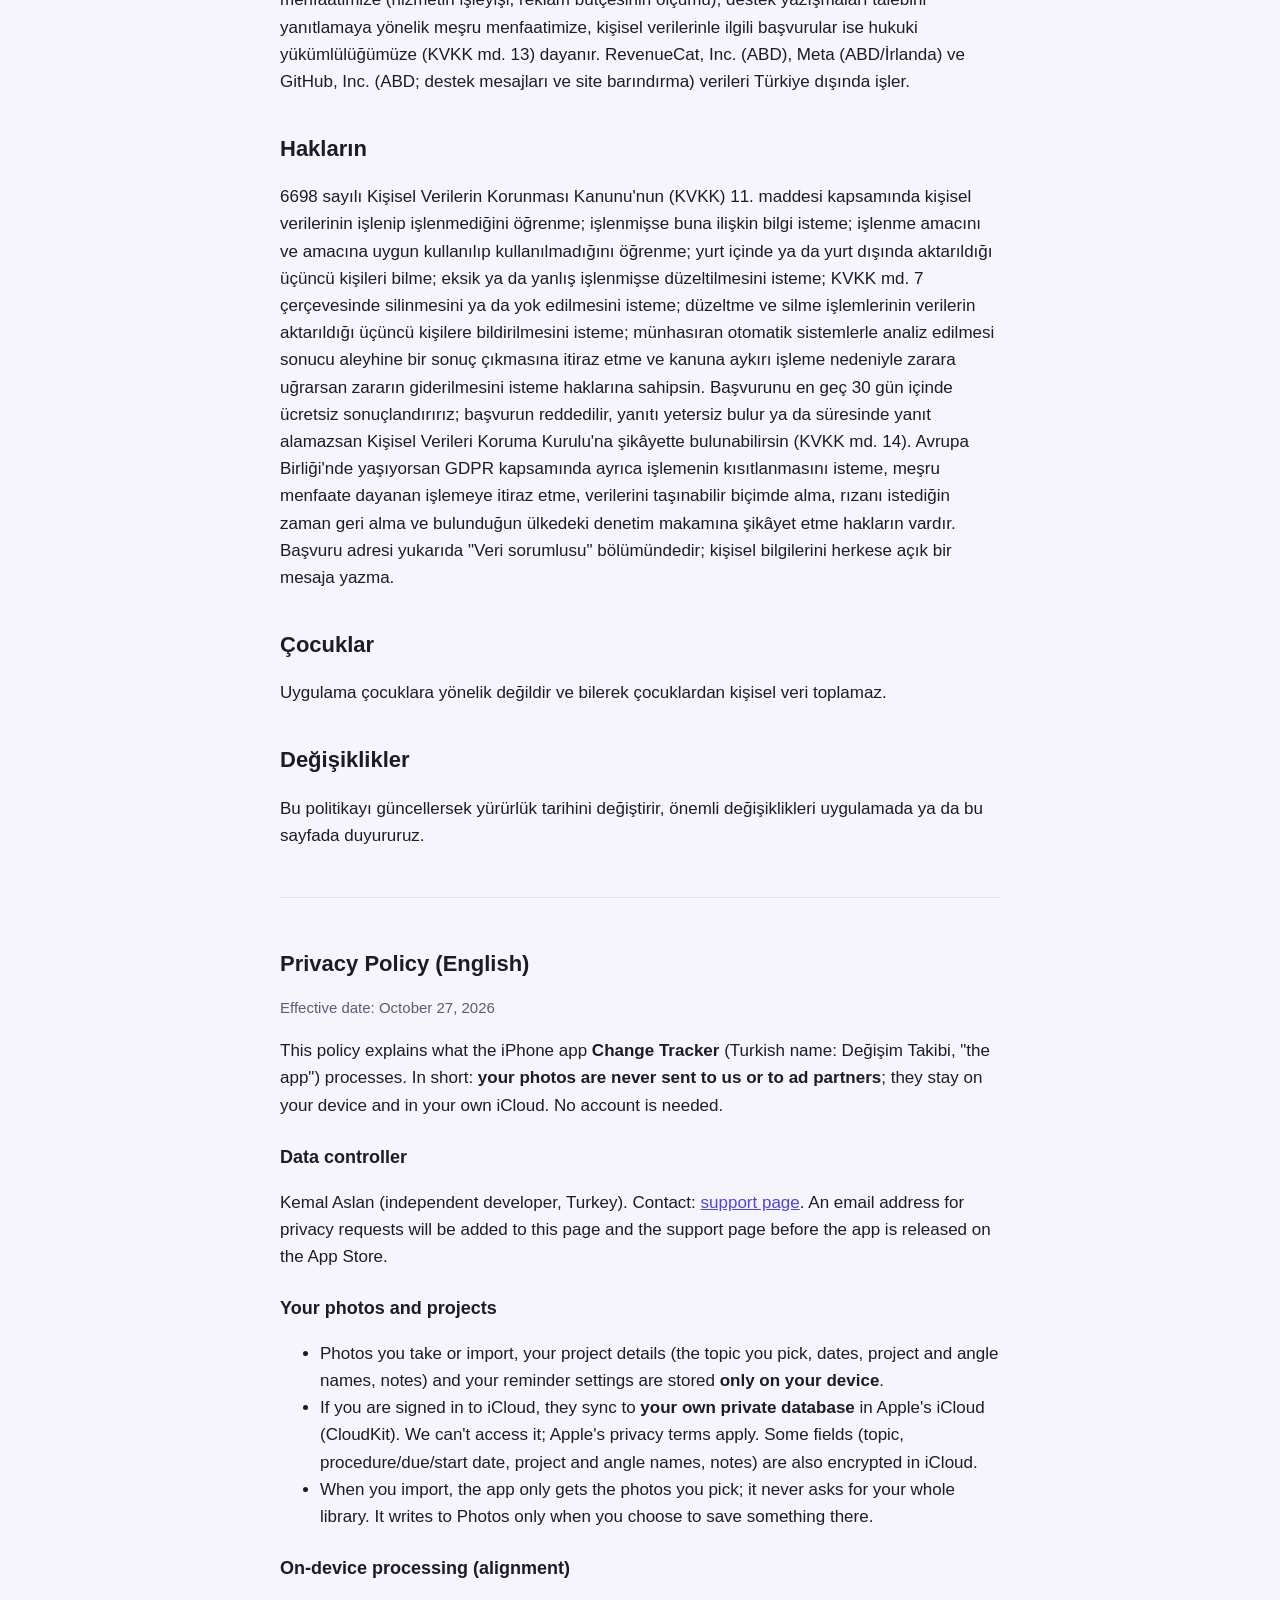
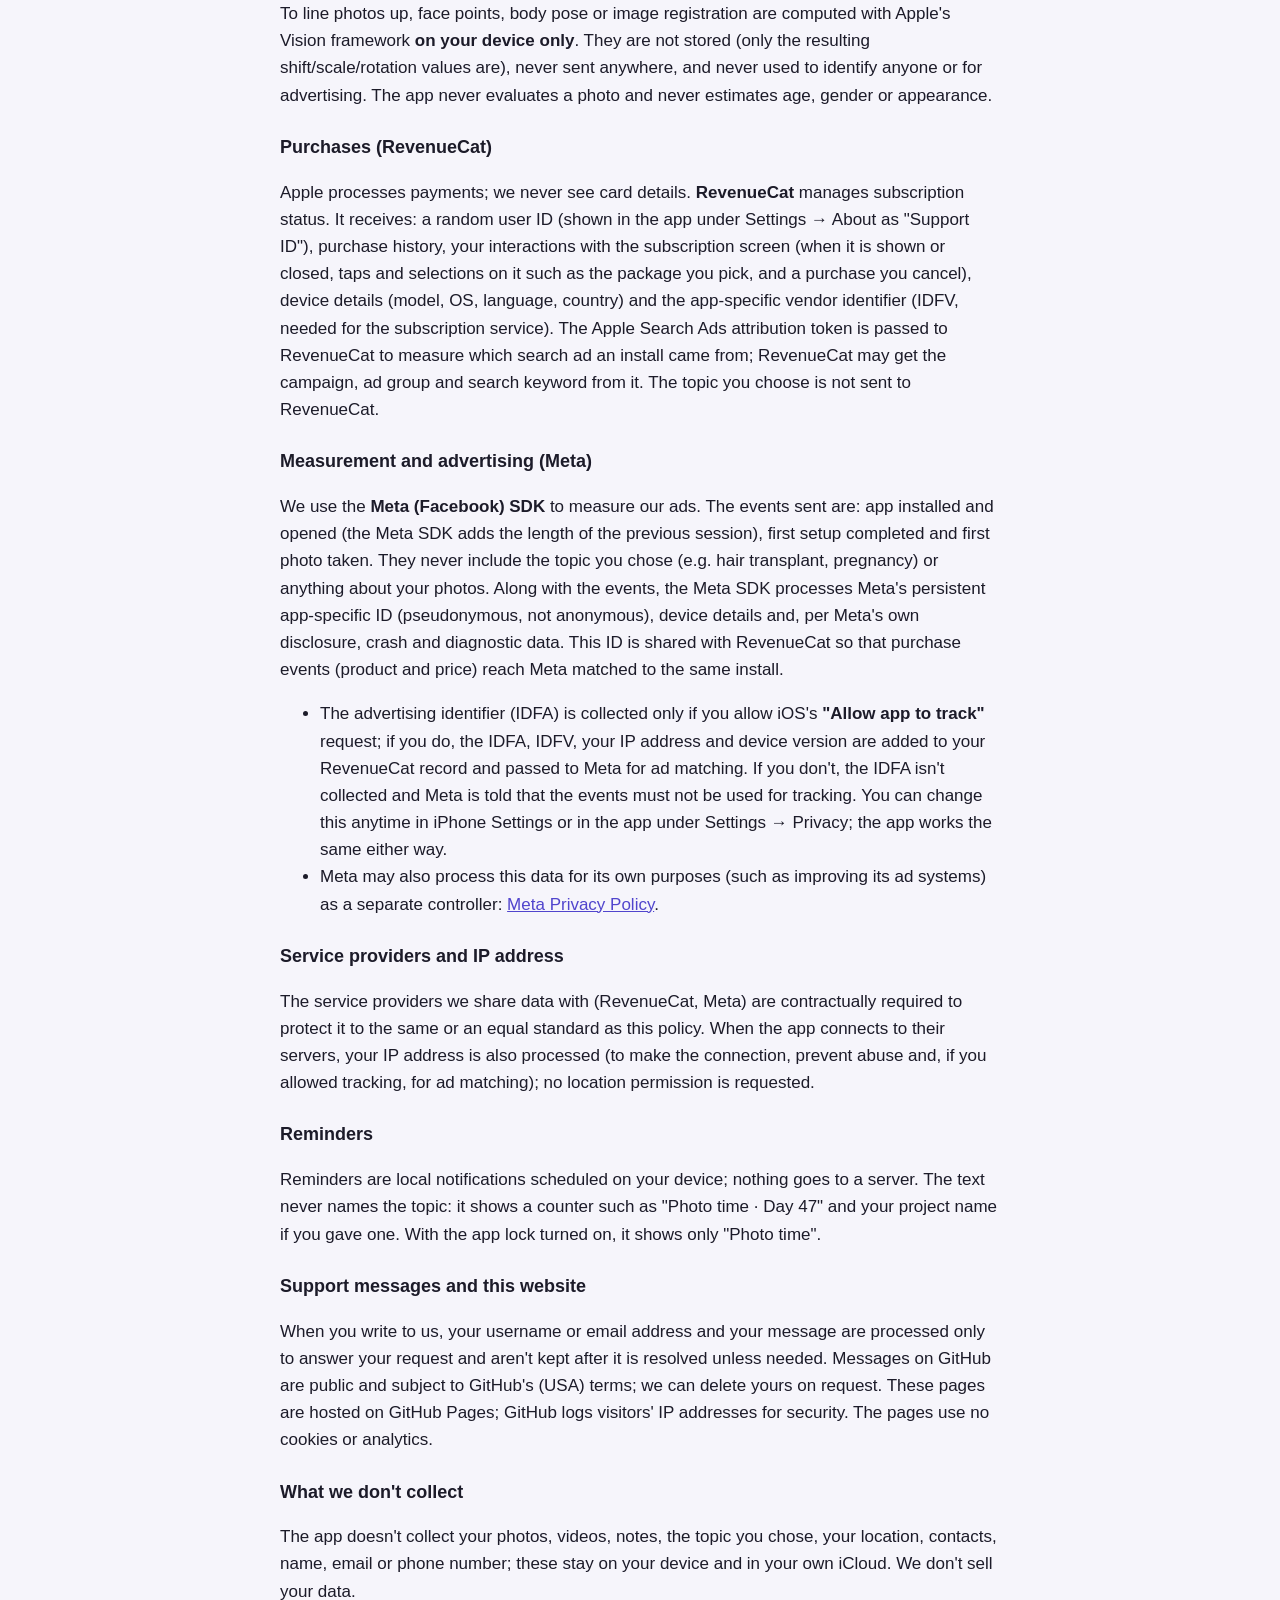
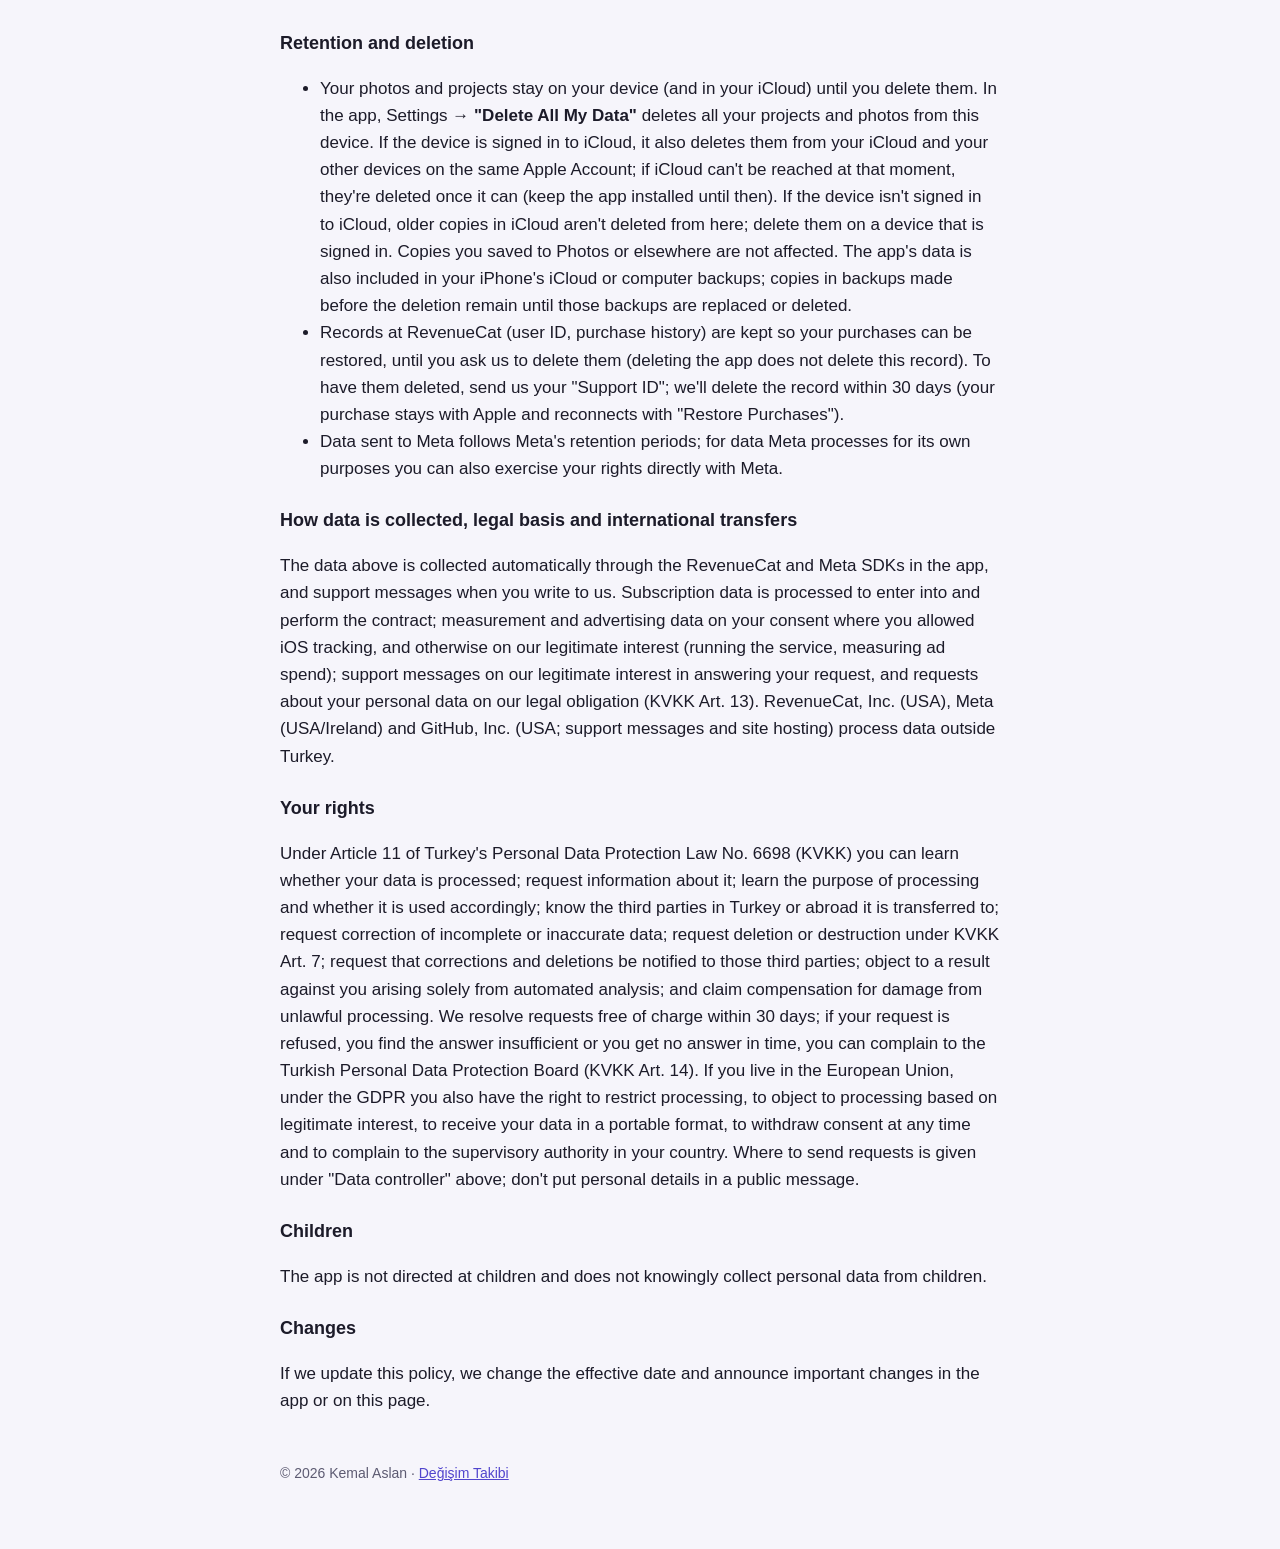
==== commit fb5c91ae: "Siteyi güncelle" ====
--- a/privacy/index.html
+++ b/privacy/index.html
@@ -16,7 +16,7 @@
       <div class="lang"><a href="#tr">Türkçe</a><a href="#en">English</a></div>
     </div>
   </header>
-  <p class="muted">Yürürlük tarihi: 22 Ekim 2026</p>
+  <p class="muted">Yürürlük tarihi: 27 Ekim 2026</p>
 
   <section id="tr">
     <p>Bu politika, iPhone uygulaması <strong>Değişim Takibi</strong>'nin ("uygulama") hangi bilgileri işlediğini
@@ -77,7 +77,7 @@
     <h2>Hizmet sağlayıcılar ve IP adresi</h2>
     <p>Verileri paylaştığımız hizmet sağlayıcılar (RevenueCat, Meta), sözleşmeleri gereği verilerini bu politikadakiyle
       aynı ya da eşdeğer düzeyde korumakla yükümlüdür. Uygulama bu hizmetlerin sunucularına bağlandığında IP adresin de
-      işlenir (bağlantının kurulması, ülkenin belirlenmesi, kötüye kullanımın önlenmesi ve izleme izni verdiysen reklam
+      işlenir (bağlantının kurulması, kötüye kullanımın önlenmesi ve izleme izni verdiysen reklam
       eşleştirmesi için); konum izni istenmez.</p>
 
     <h2>Hatırlatmalar</h2>
@@ -146,7 +146,7 @@
 
   <section id="en" lang="en">
     <h2>Privacy Policy (English)</h2>
-    <p class="muted">Effective date: October 22, 2026</p>
+    <p class="muted">Effective date: October 27, 2026</p>
     <p>This policy explains what the iPhone app <strong>Change Tracker</strong> (Turkish name: Değişim Takibi, "the app")
       processes. In short: <strong>your photos are never sent to us or to ad partners</strong>; they stay on your device and
       in your own iCloud. No account is needed.</p>
@@ -201,7 +201,7 @@
     <h3>Service providers and IP address</h3>
     <p>The service providers we share data with (RevenueCat, Meta) are contractually required to protect it to the same or
       an equal standard as this policy. When the app connects to their servers, your IP address is also processed (to make
-      the connection, determine your country, prevent abuse and, if you allowed tracking, for ad matching); no location
+      the connection, prevent abuse and, if you allowed tracking, for ad matching); no location
       permission is requested.</p>
 
     <h3>Reminders</h3>
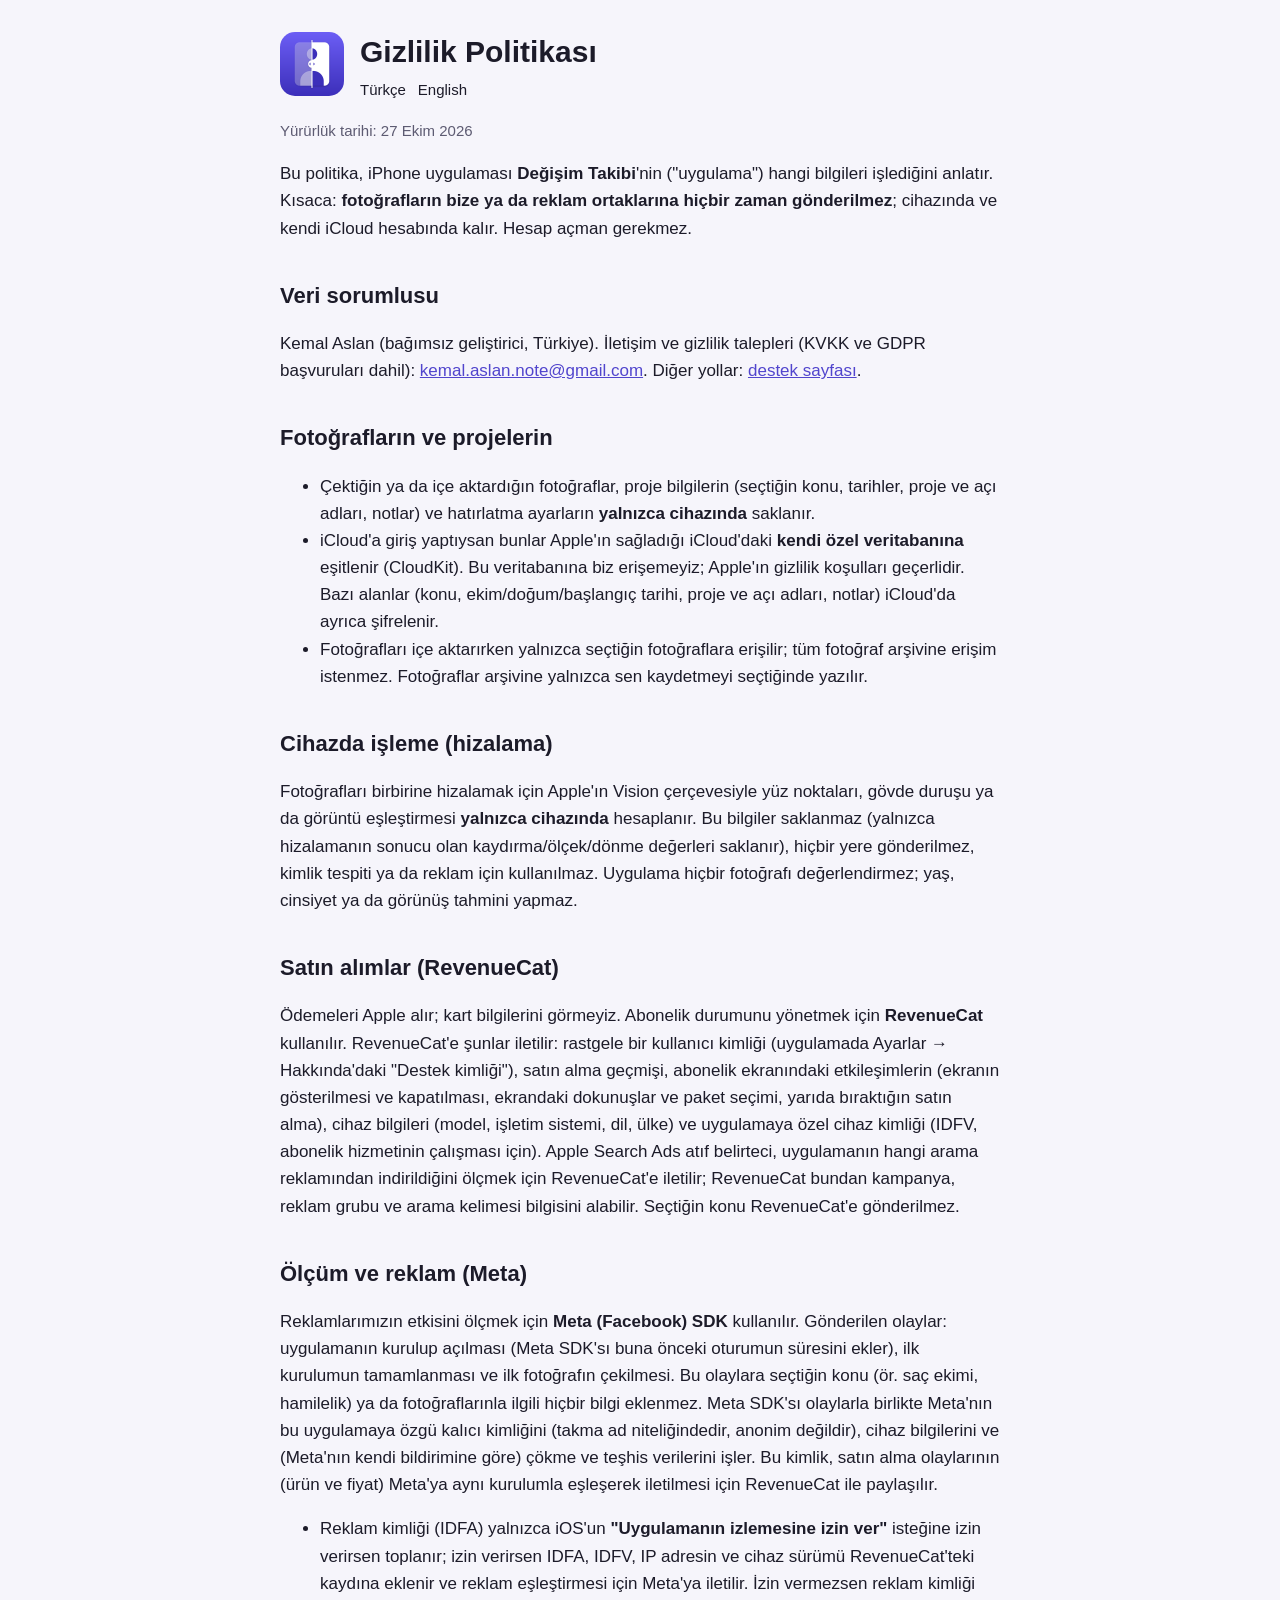
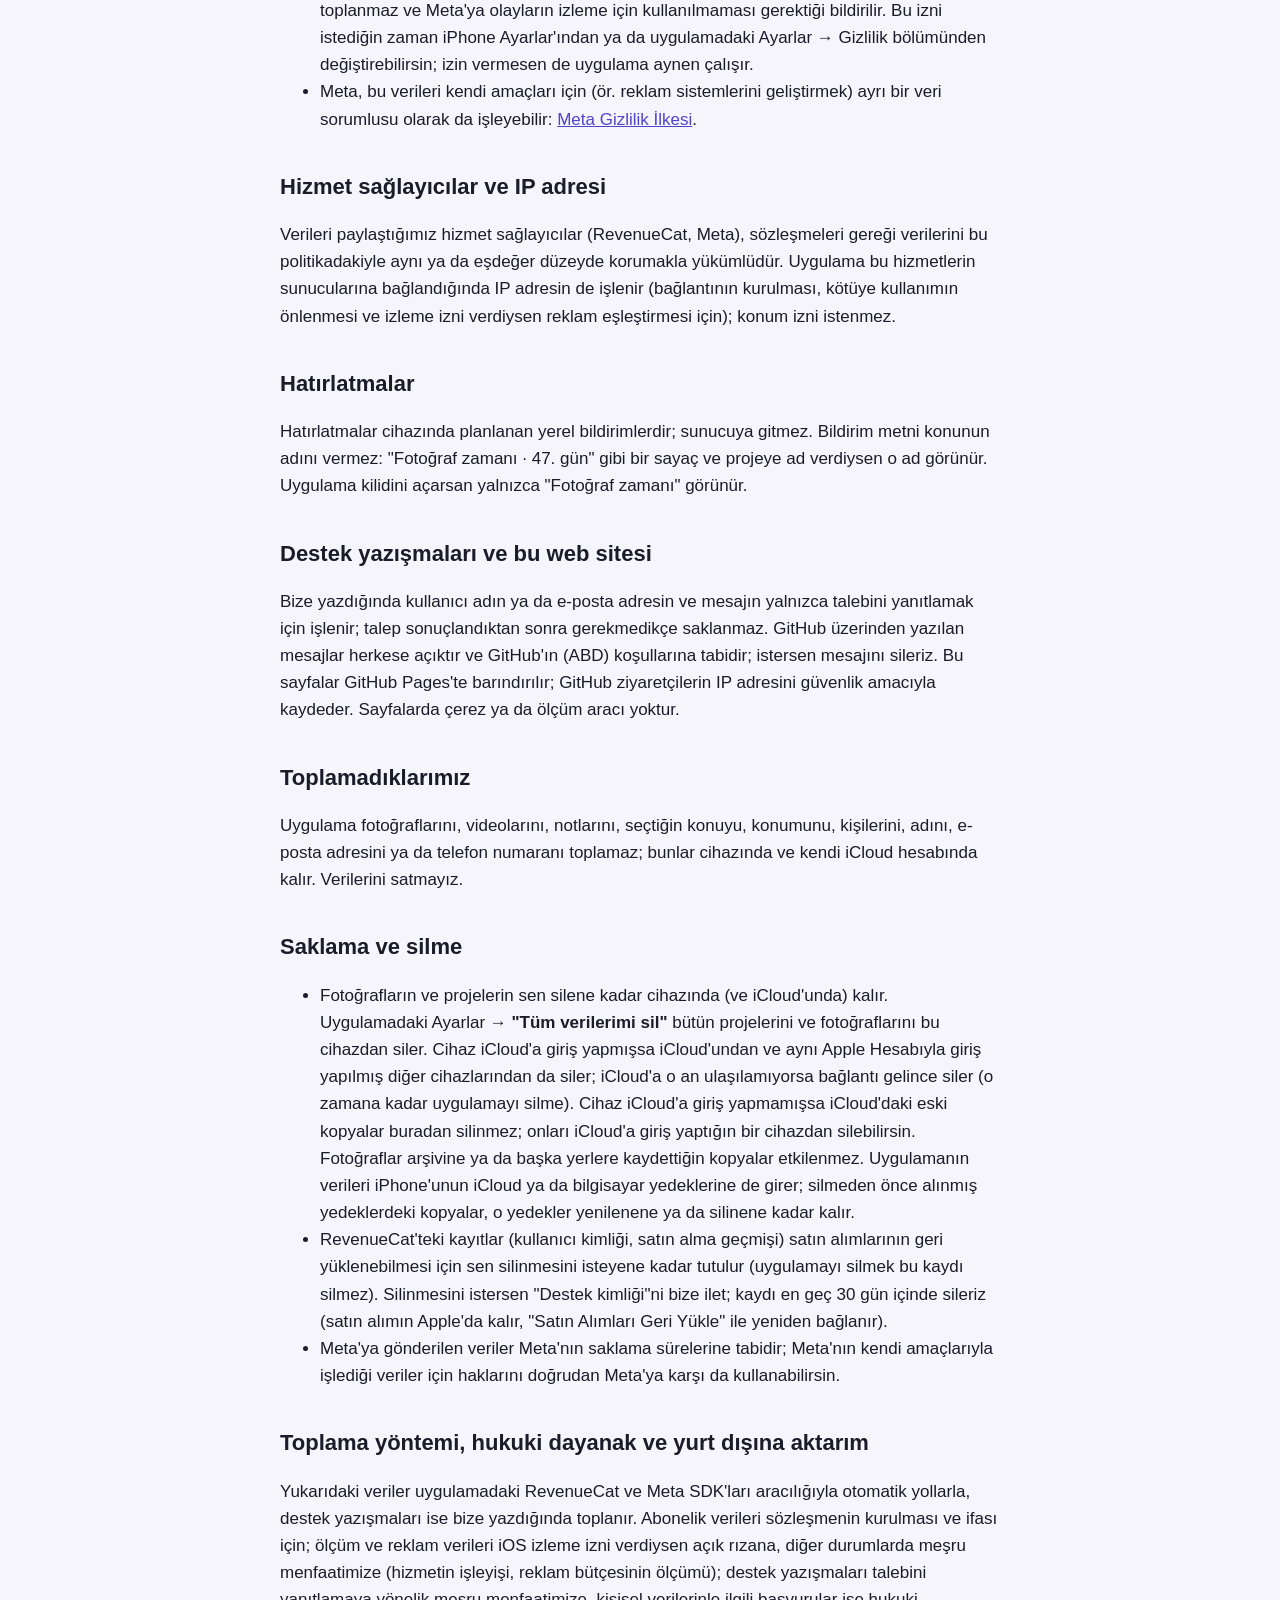
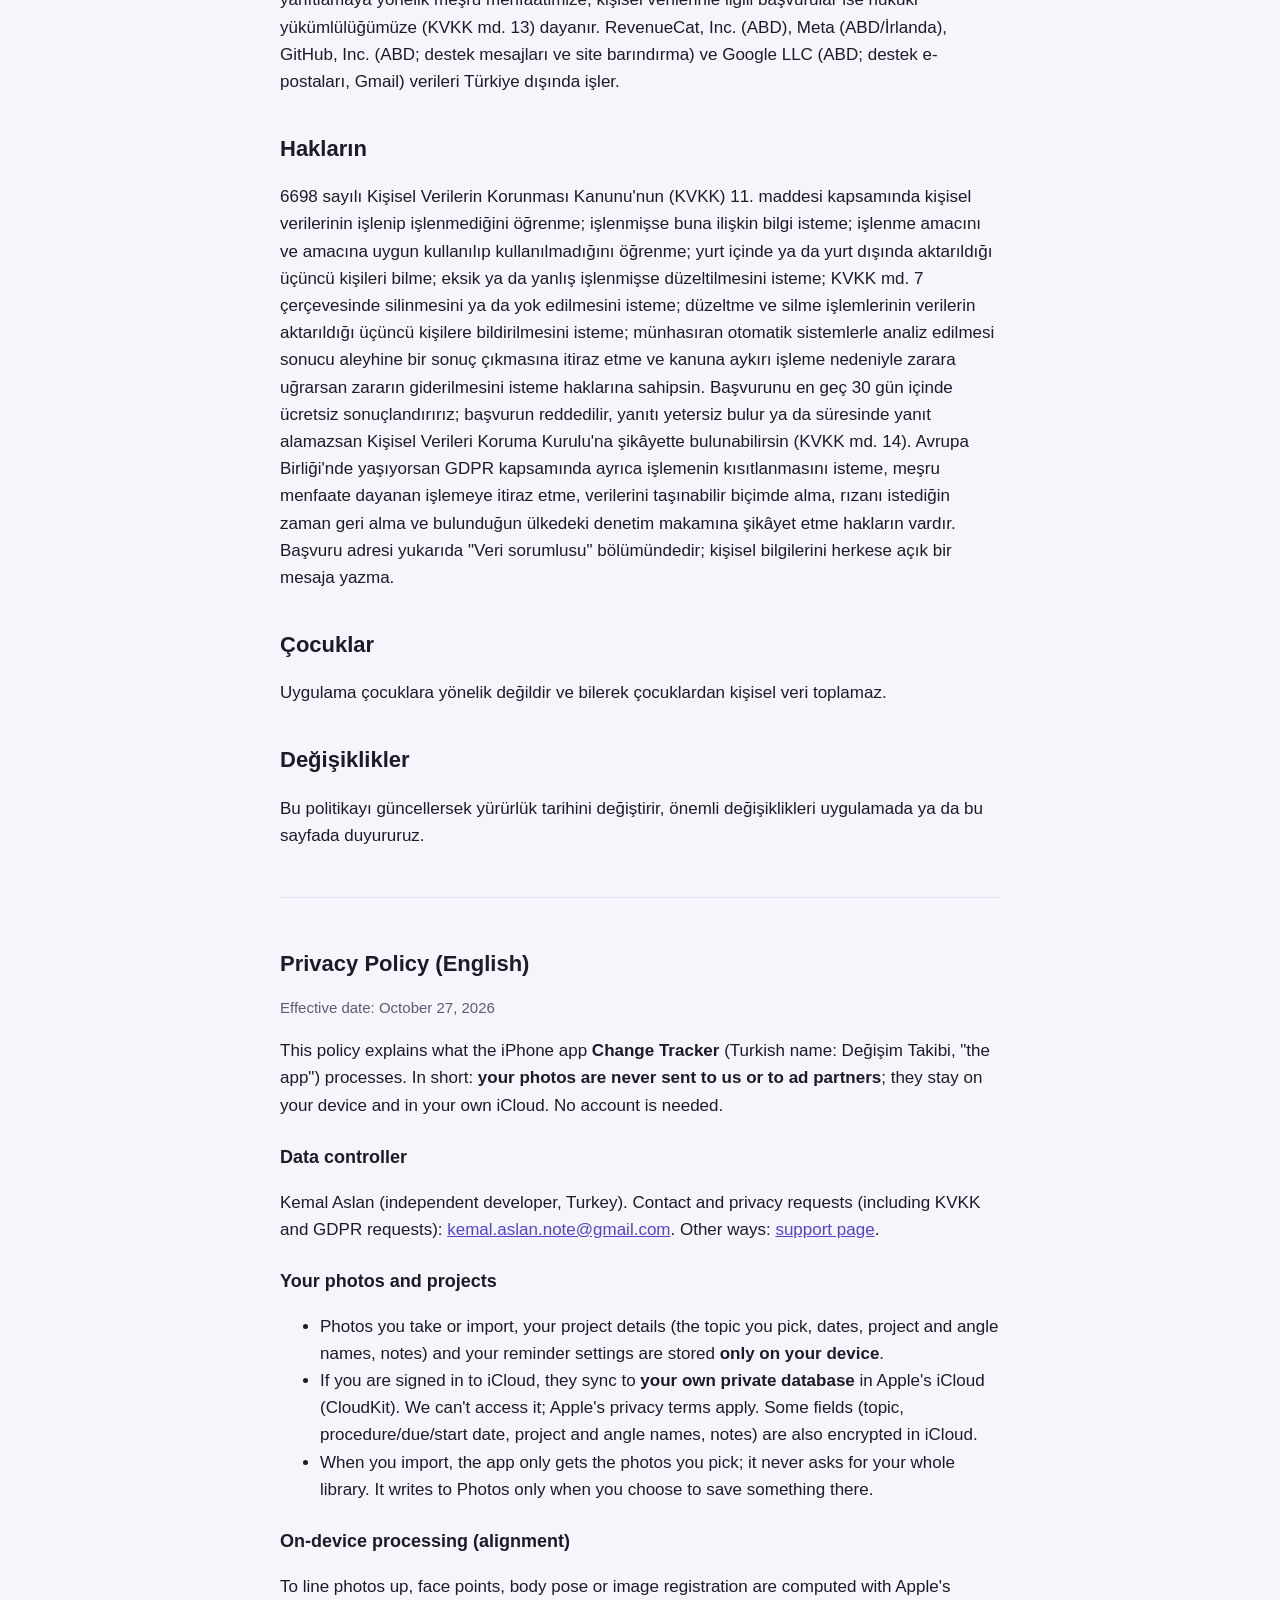
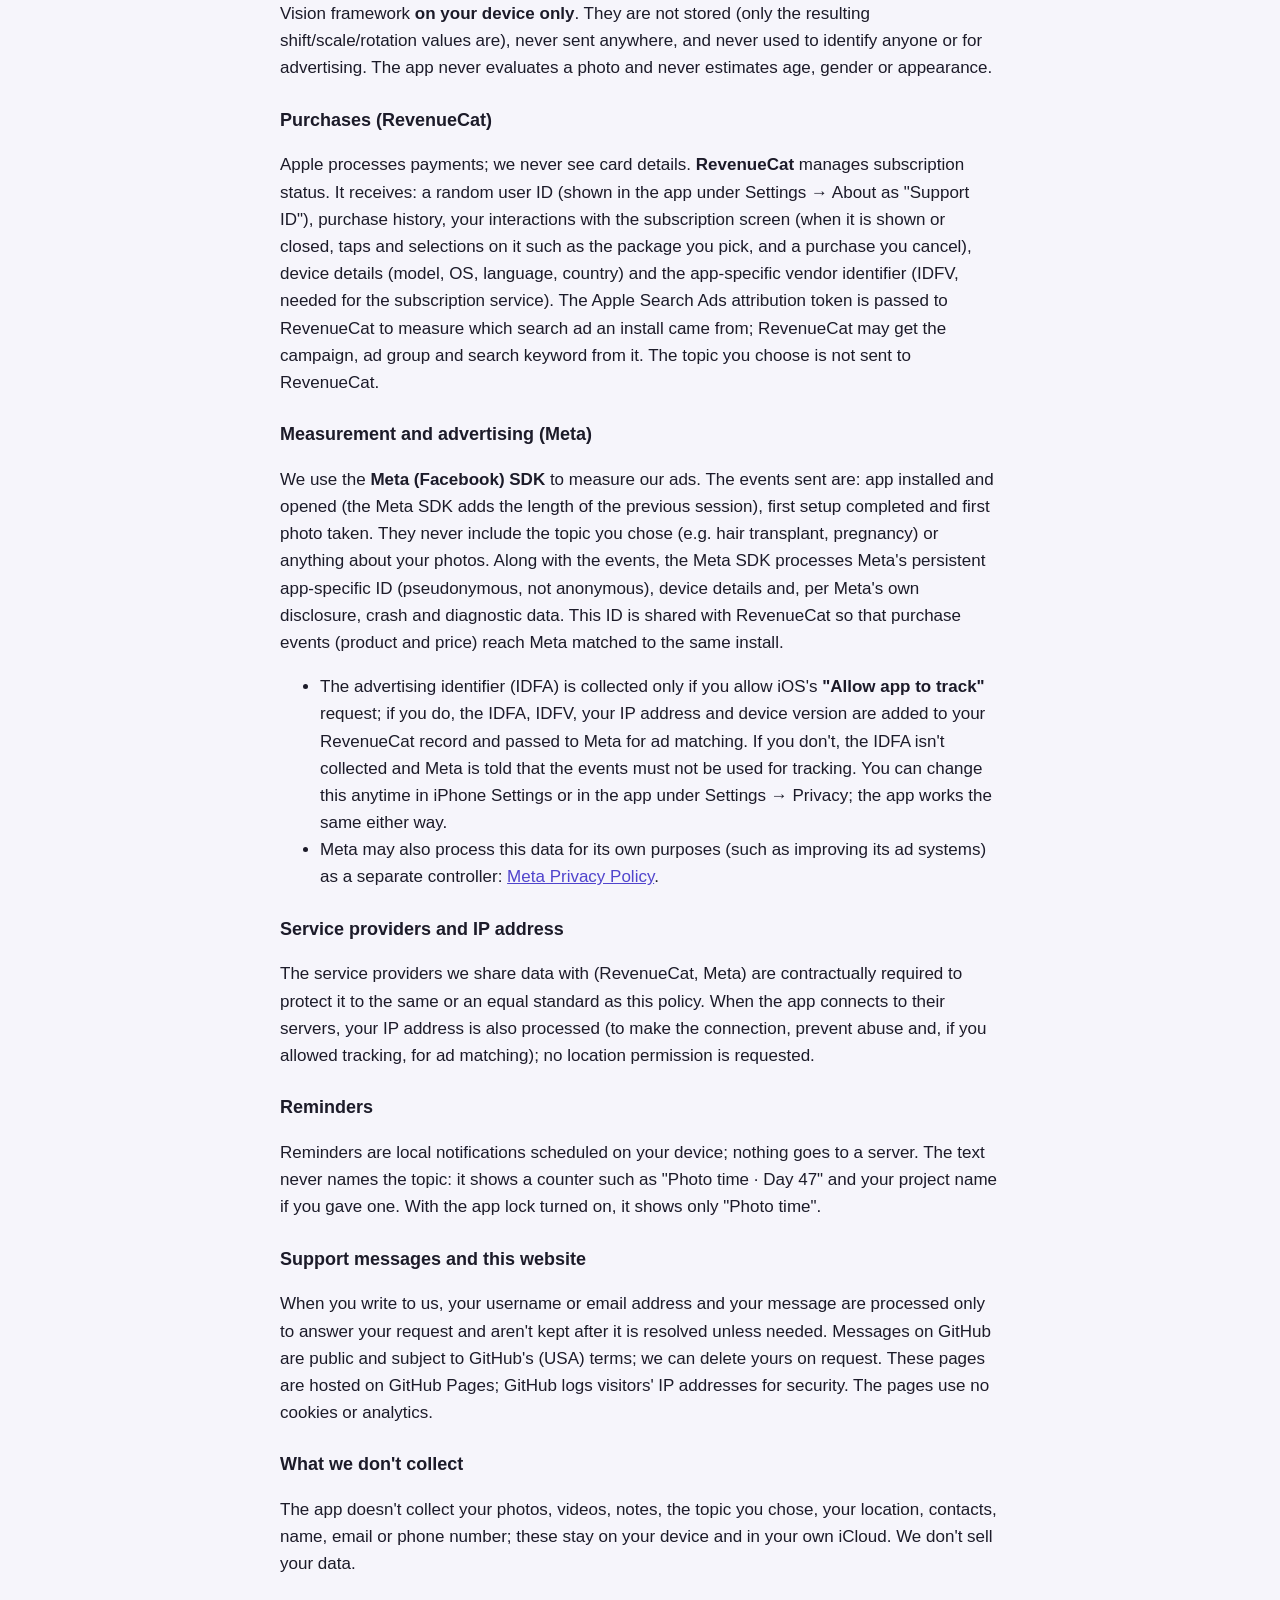
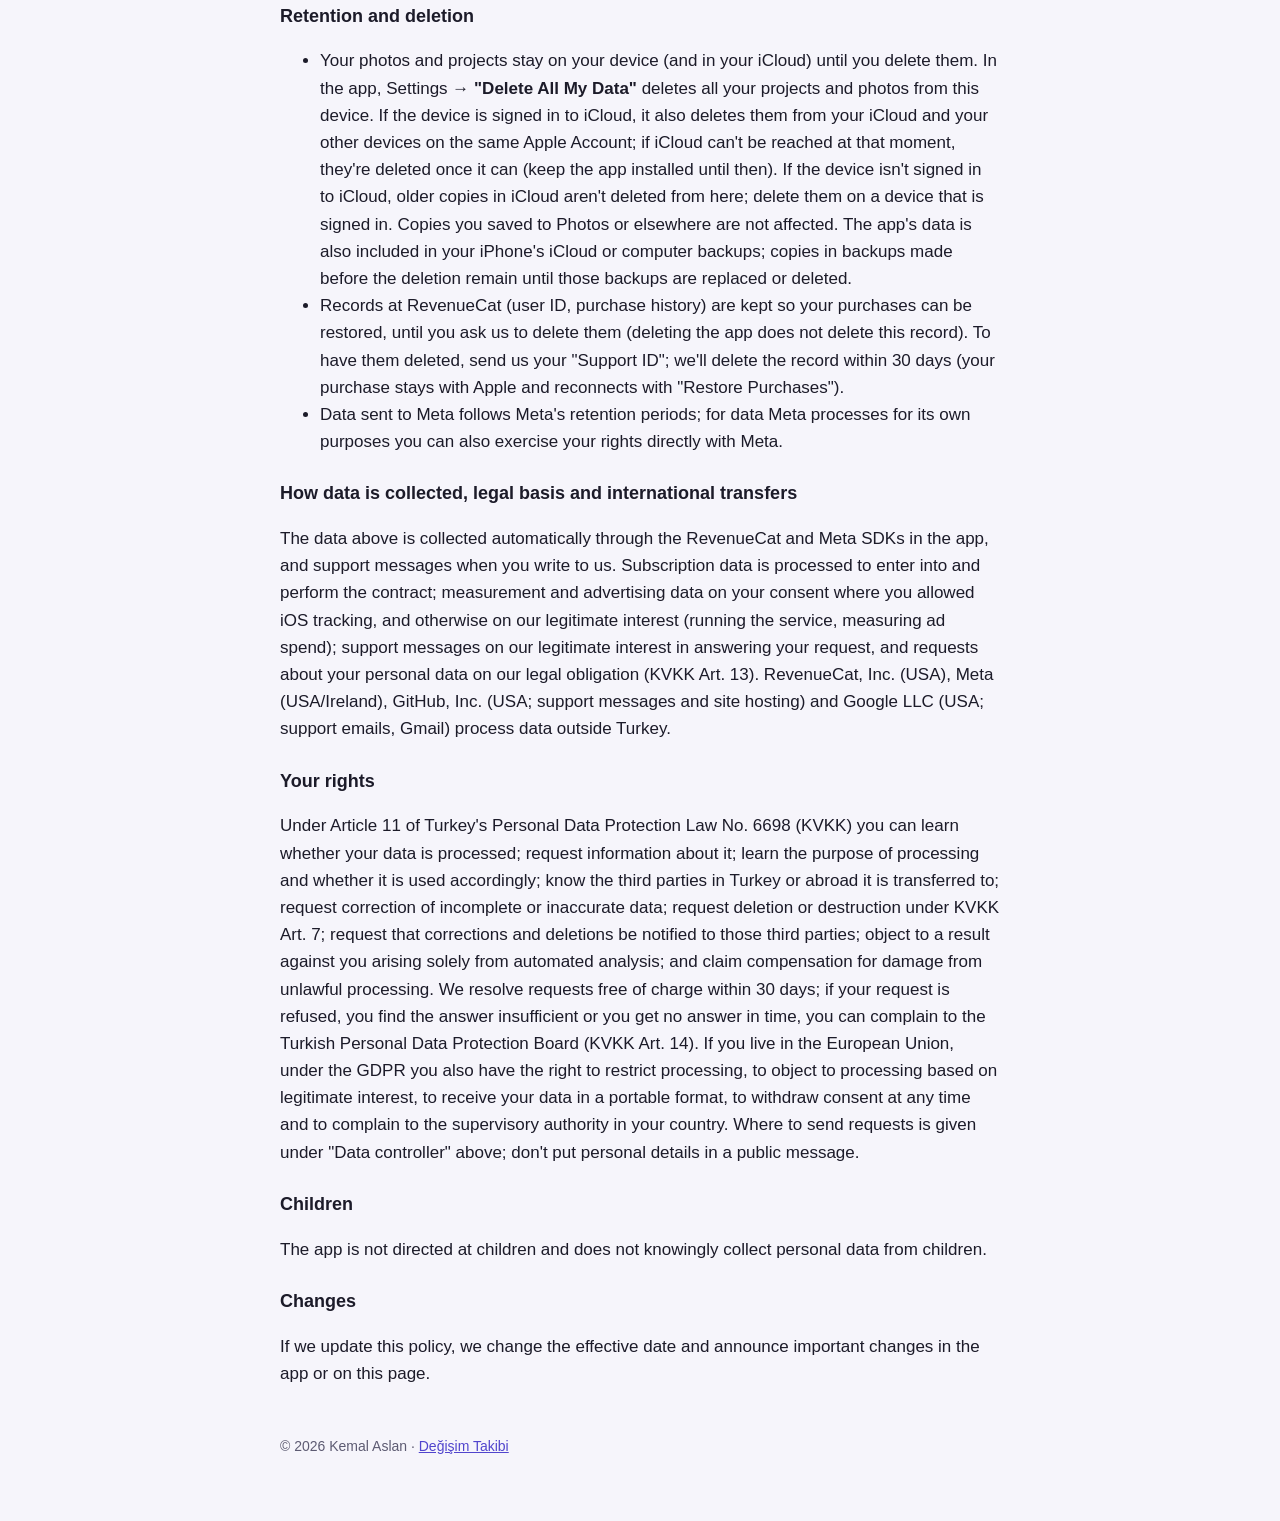
==== commit f7639bbb: "Siteyi güncelle" ====
--- a/privacy/index.html
+++ b/privacy/index.html
@@ -24,9 +24,8 @@
       kendi iCloud hesabında kalır. Hesap açman gerekmez.</p>
 
     <h2>Veri sorumlusu</h2>
-    <p>Kemal Aslan (bağımsız geliştirici, Türkiye). İletişim: <a href="../support/#contact">destek sayfası</a>. Gizlilik
-      talepleri için e-posta adresimiz, uygulama App Store'da yayımlanmadan önce bu sayfaya ve destek sayfasına
-      eklenecek.</p>
+    <p>Kemal Aslan (bağımsız geliştirici, Türkiye). İletişim ve gizlilik talepleri (KVKK ve GDPR başvuruları dahil):
+      <a href="mailto:kemal.aslan.note@gmail.com">kemal.aslan.note@gmail.com</a>. Diğer yollar: <a href="../support/#contact">destek sayfası</a>.</p>
 
     <h2>Fotoğrafların ve projelerin</h2>
     <ul>
@@ -117,8 +116,9 @@
       bize yazdığında toplanır. Abonelik verileri sözleşmenin kurulması ve ifası için; ölçüm ve reklam verileri iOS izleme
       izni verdiysen açık rızana, diğer durumlarda meşru menfaatimize (hizmetin işleyişi, reklam bütçesinin ölçümü);
       destek yazışmaları talebini yanıtlamaya yönelik meşru menfaatimize, kişisel verilerinle ilgili
-      başvurular ise hukuki yükümlülüğümüze (KVKK md. 13) dayanır. RevenueCat, Inc. (ABD), Meta (ABD/İrlanda) ve
-      GitHub, Inc. (ABD; destek mesajları ve site barındırma) verileri Türkiye dışında işler.</p>
+      başvurular ise hukuki yükümlülüğümüze (KVKK md. 13) dayanır. RevenueCat, Inc. (ABD), Meta (ABD/İrlanda),
+      GitHub, Inc. (ABD; destek mesajları ve site barındırma) ve Google LLC (ABD; destek e-postaları, Gmail) verileri
+      Türkiye dışında işler.</p>
 
     <h2>Hakların</h2>
     <p>6698 sayılı Kişisel Verilerin Korunması Kanunu'nun (KVKK) 11. maddesi kapsamında kişisel verilerinin işlenip
@@ -152,9 +152,8 @@
       in your own iCloud. No account is needed.</p>
 
     <h3>Data controller</h3>
-    <p>Kemal Aslan (independent developer, Turkey). Contact: <a href="../support/#contact-en">support page</a>. An email
-      address for privacy requests will be added to this page and the support page before the app is released on the App
-      Store.</p>
+    <p>Kemal Aslan (independent developer, Turkey). Contact and privacy requests (including KVKK and GDPR requests):
+      <a href="mailto:kemal.aslan.note@gmail.com">kemal.aslan.note@gmail.com</a>. Other ways: <a href="../support/#contact-en">support page</a>.</p>
 
     <h3>Your photos and projects</h3>
     <ul>
@@ -241,8 +240,9 @@
       you write to us. Subscription data is processed to enter into and perform the contract; measurement and advertising
       data on your consent where you allowed iOS tracking, and otherwise on our legitimate interest (running the service,
       measuring ad spend); support messages on our legitimate interest in answering your request, and requests about
-      your personal data on our legal obligation (KVKK Art. 13). RevenueCat, Inc. (USA), Meta (USA/Ireland) and
-      GitHub, Inc. (USA; support messages and site hosting) process data outside Turkey.</p>
+      your personal data on our legal obligation (KVKK Art. 13). RevenueCat, Inc. (USA), Meta (USA/Ireland),
+      GitHub, Inc. (USA; support messages and site hosting) and Google LLC (USA; support emails, Gmail) process data
+      outside Turkey.</p>
 
     <h3>Your rights</h3>
     <p>Under Article 11 of Turkey's Personal Data Protection Law No. 6698 (KVKK) you can learn whether your data is
